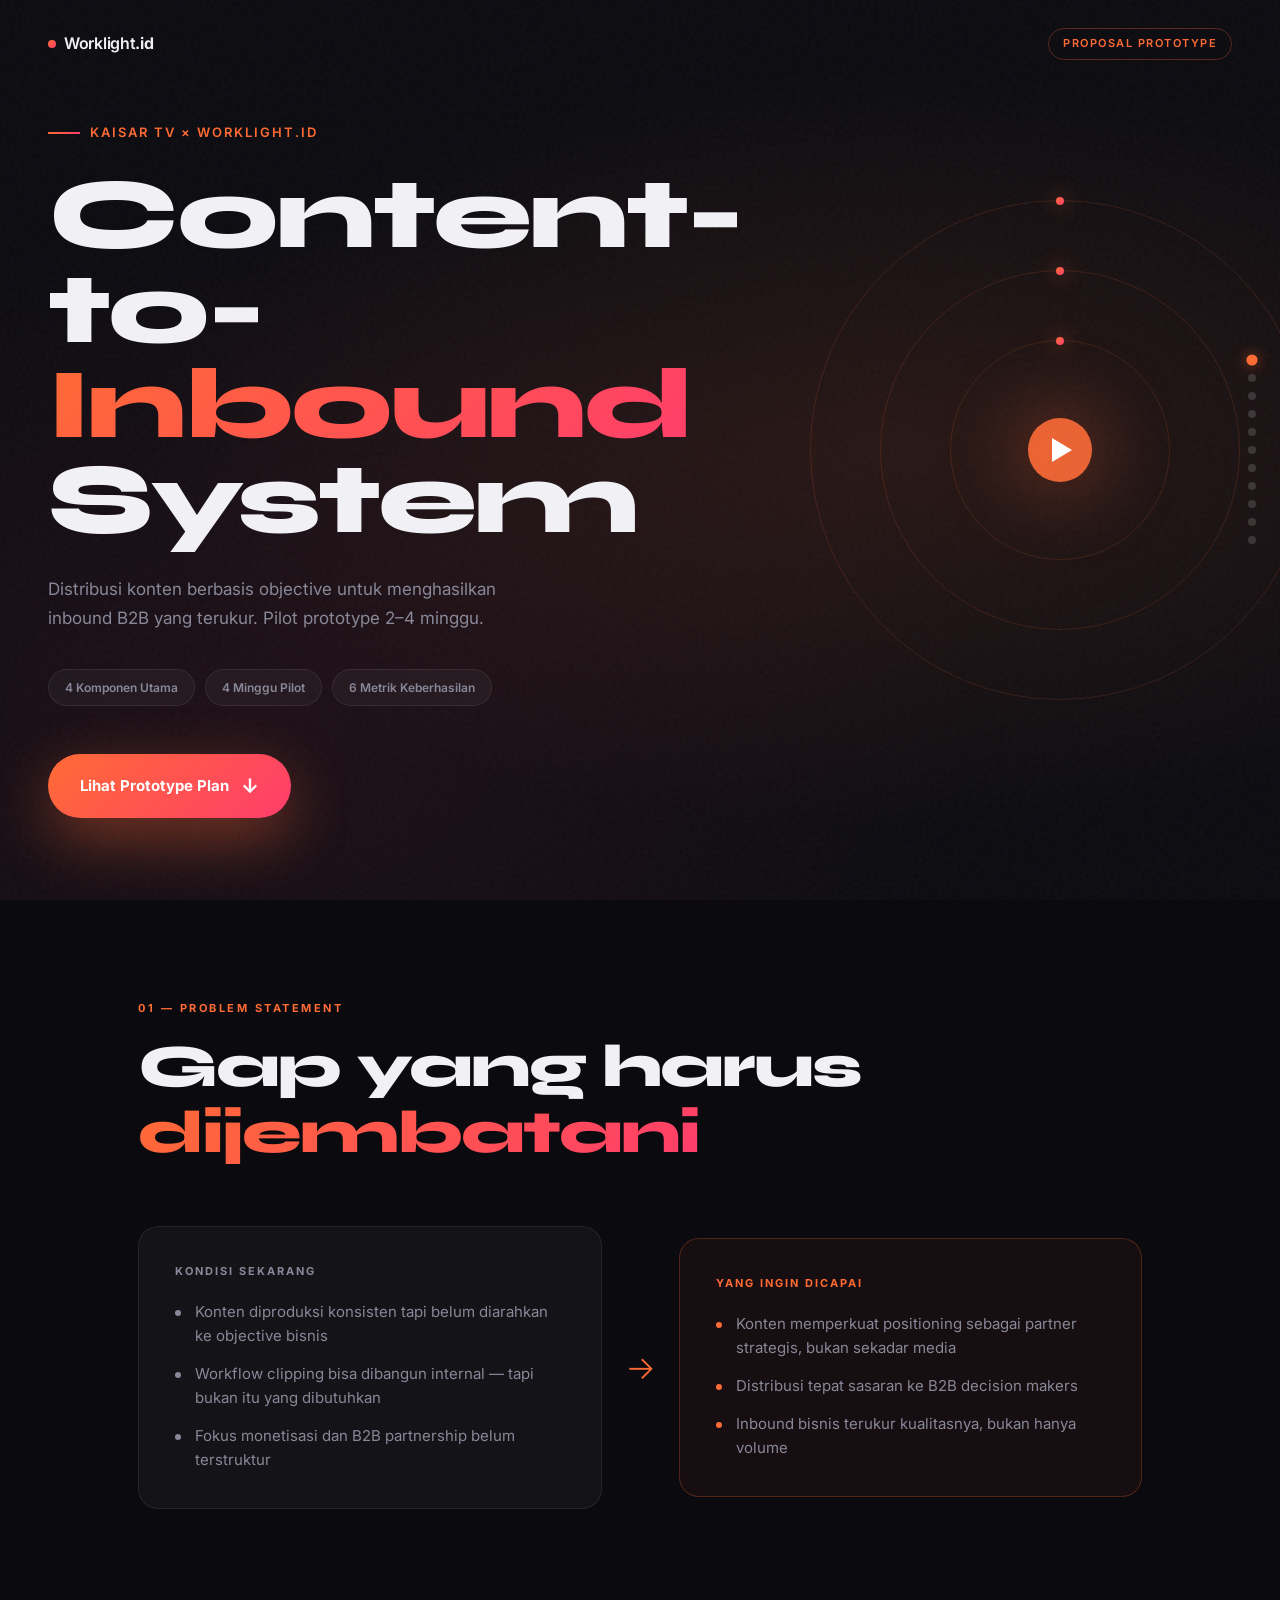
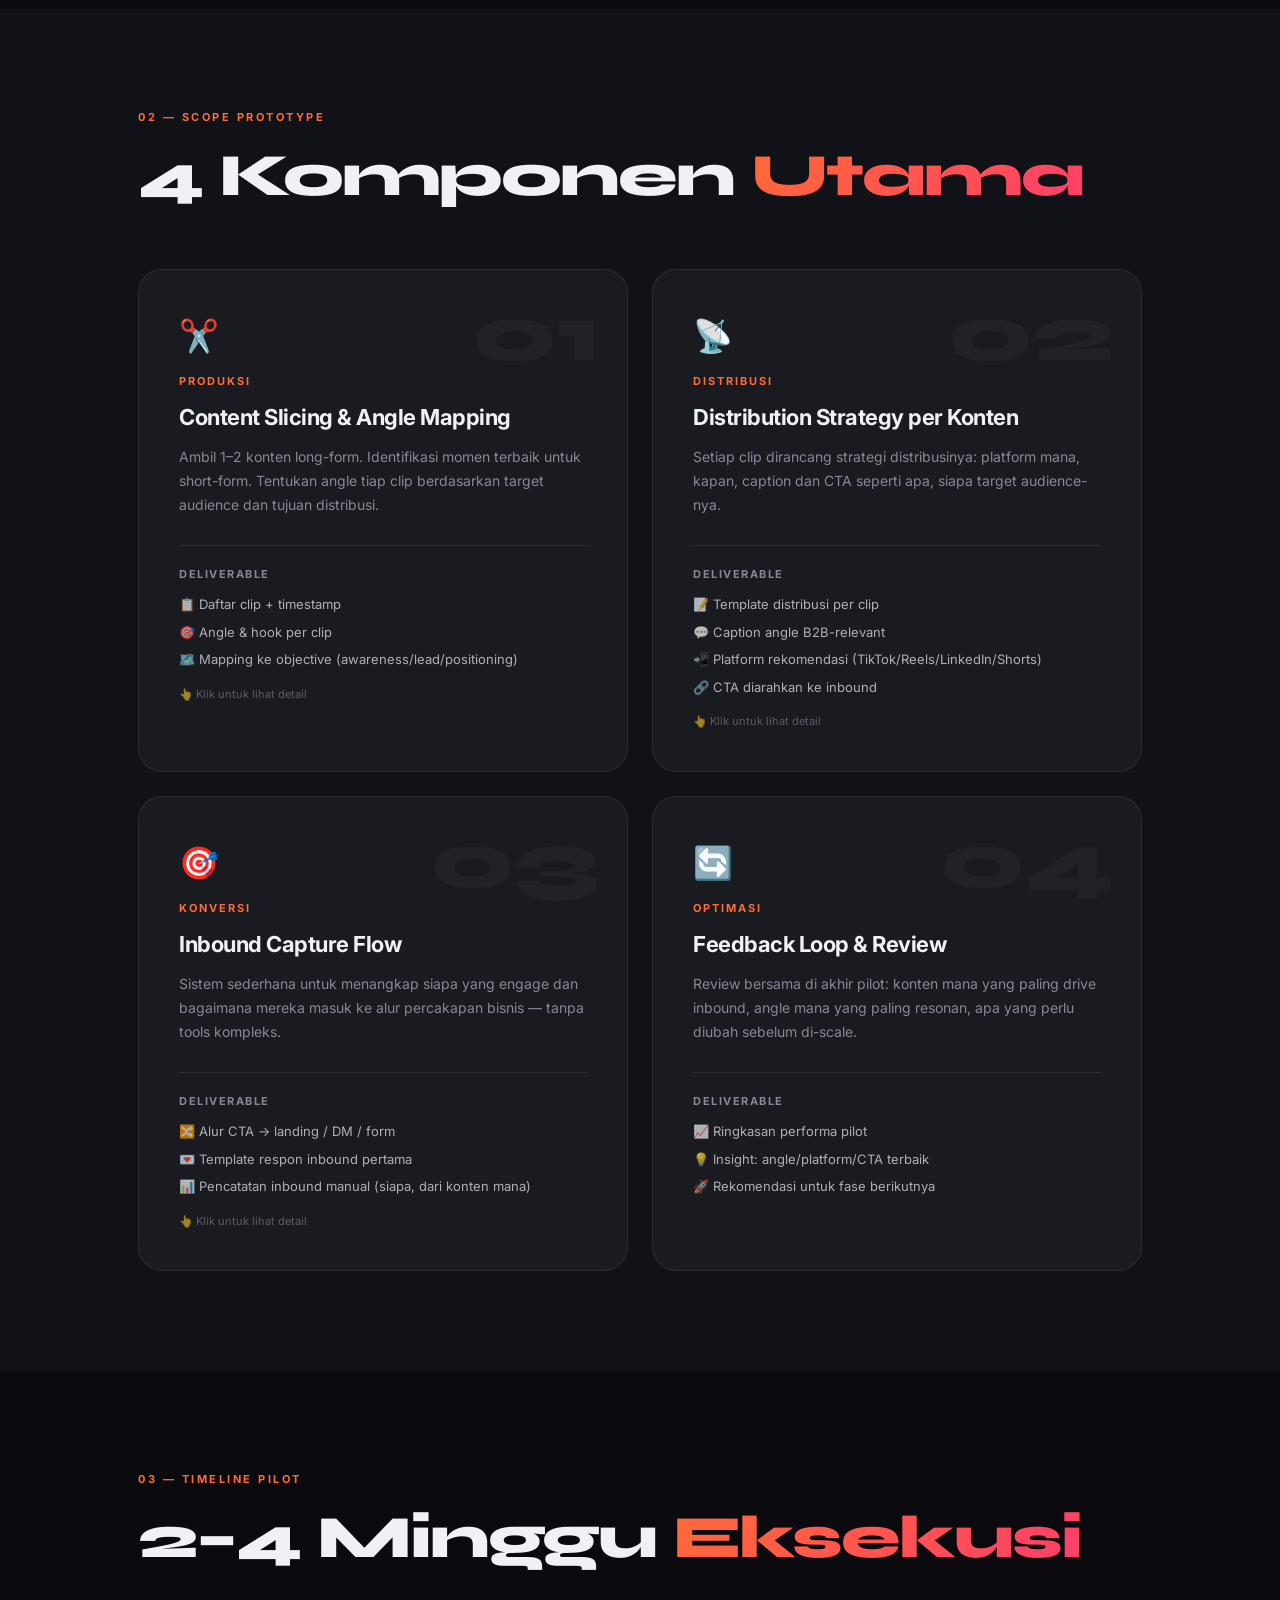
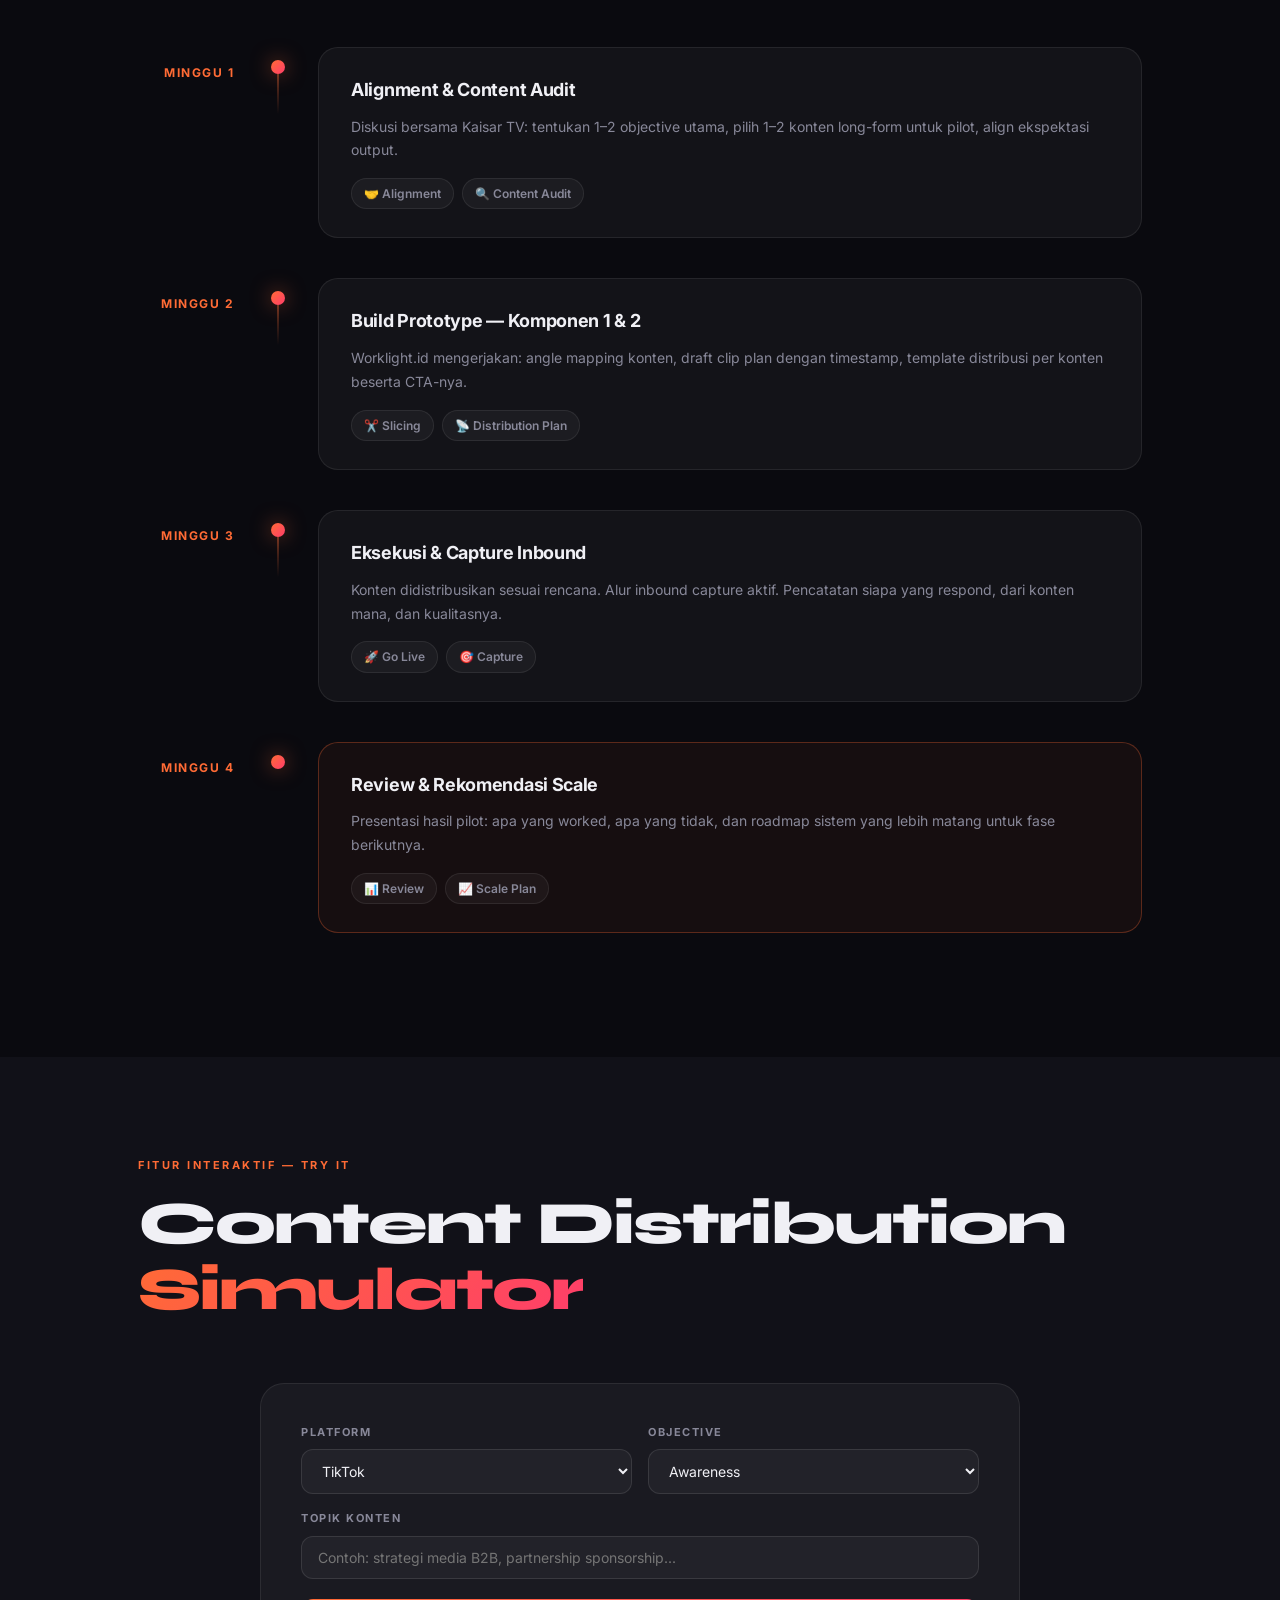
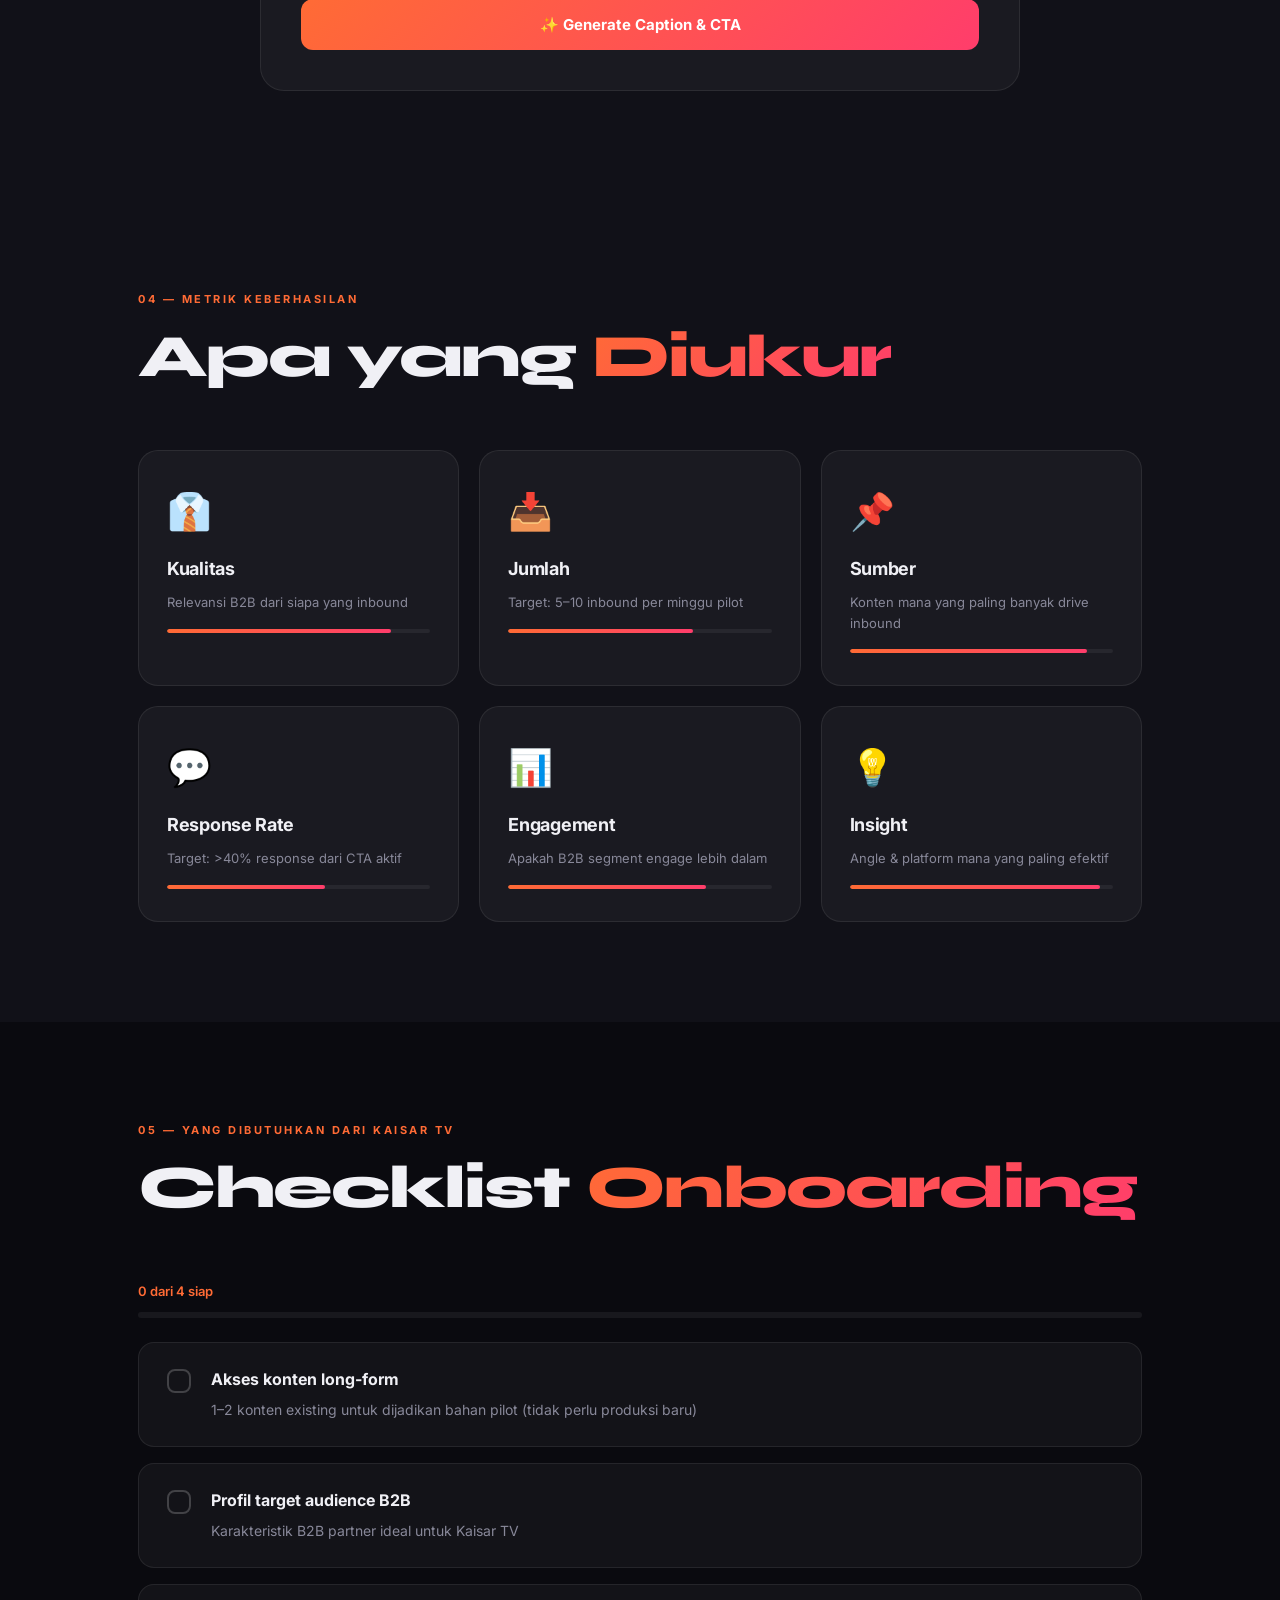
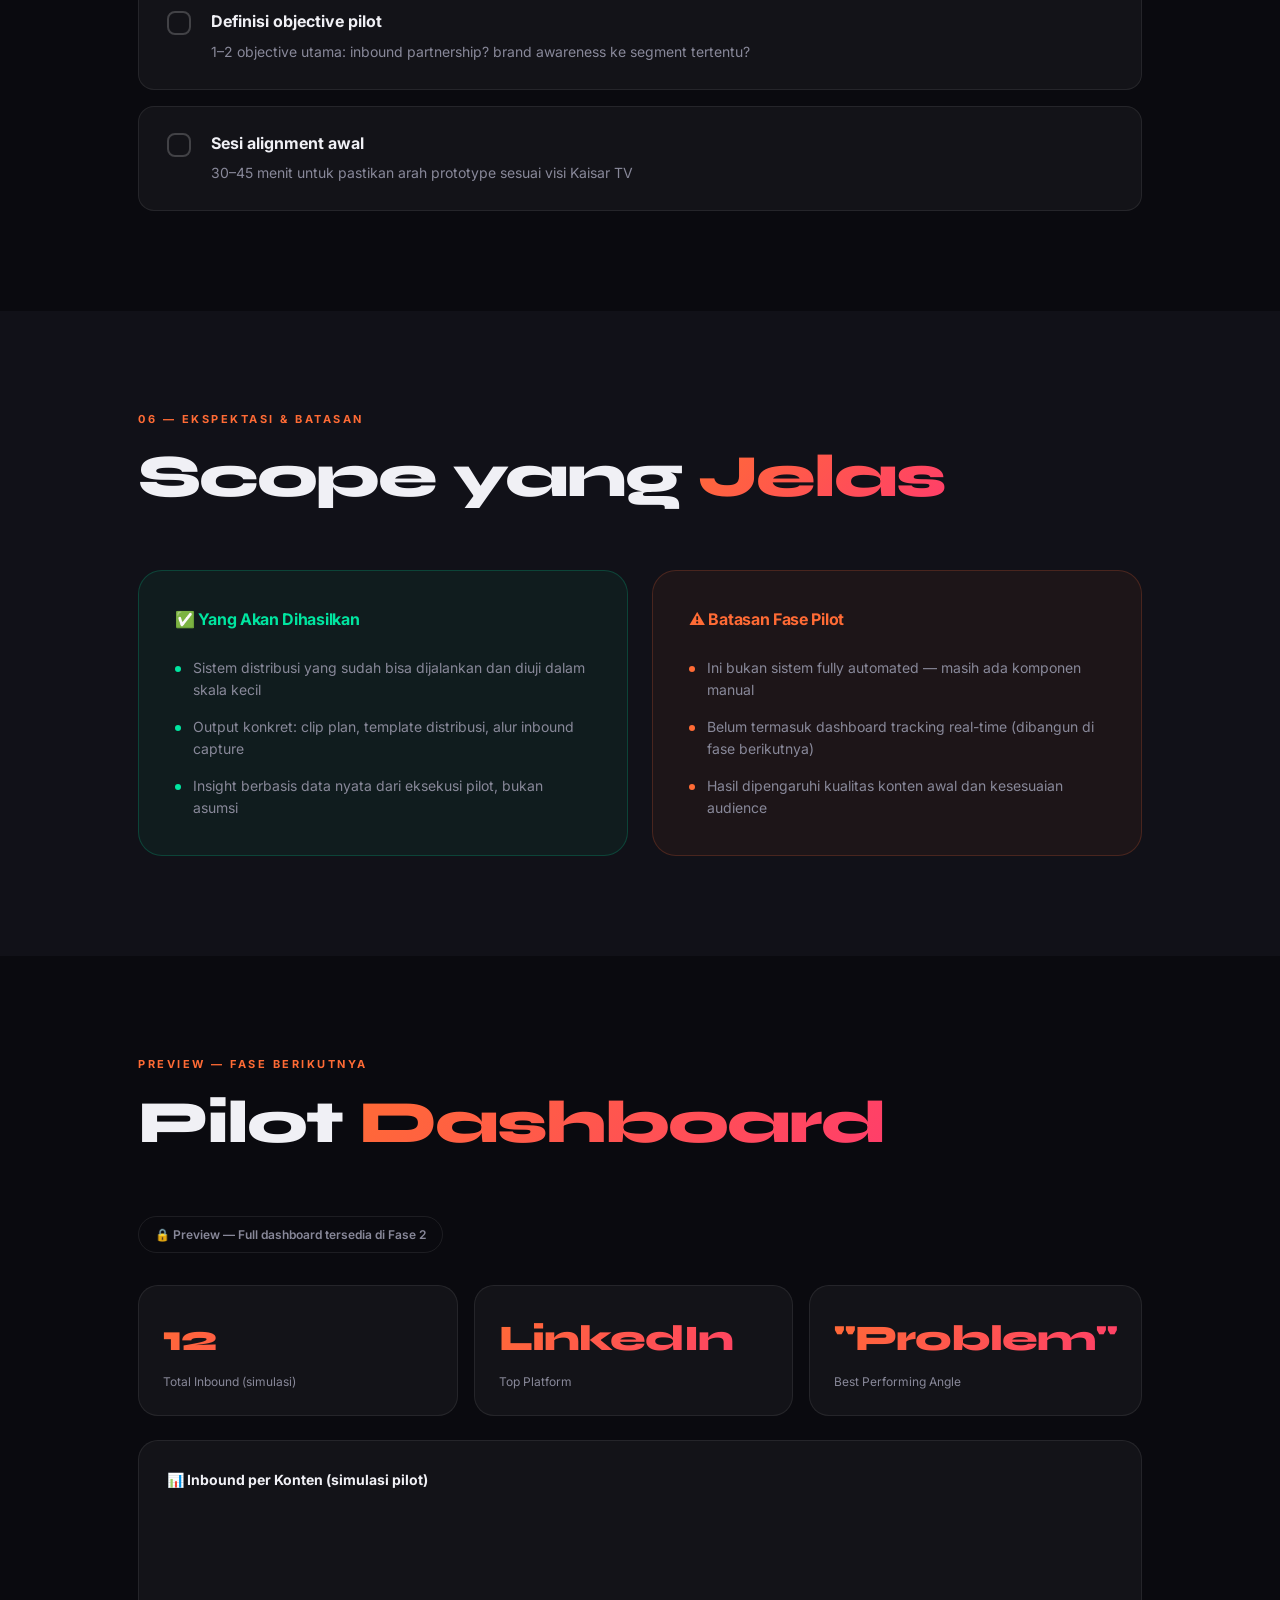
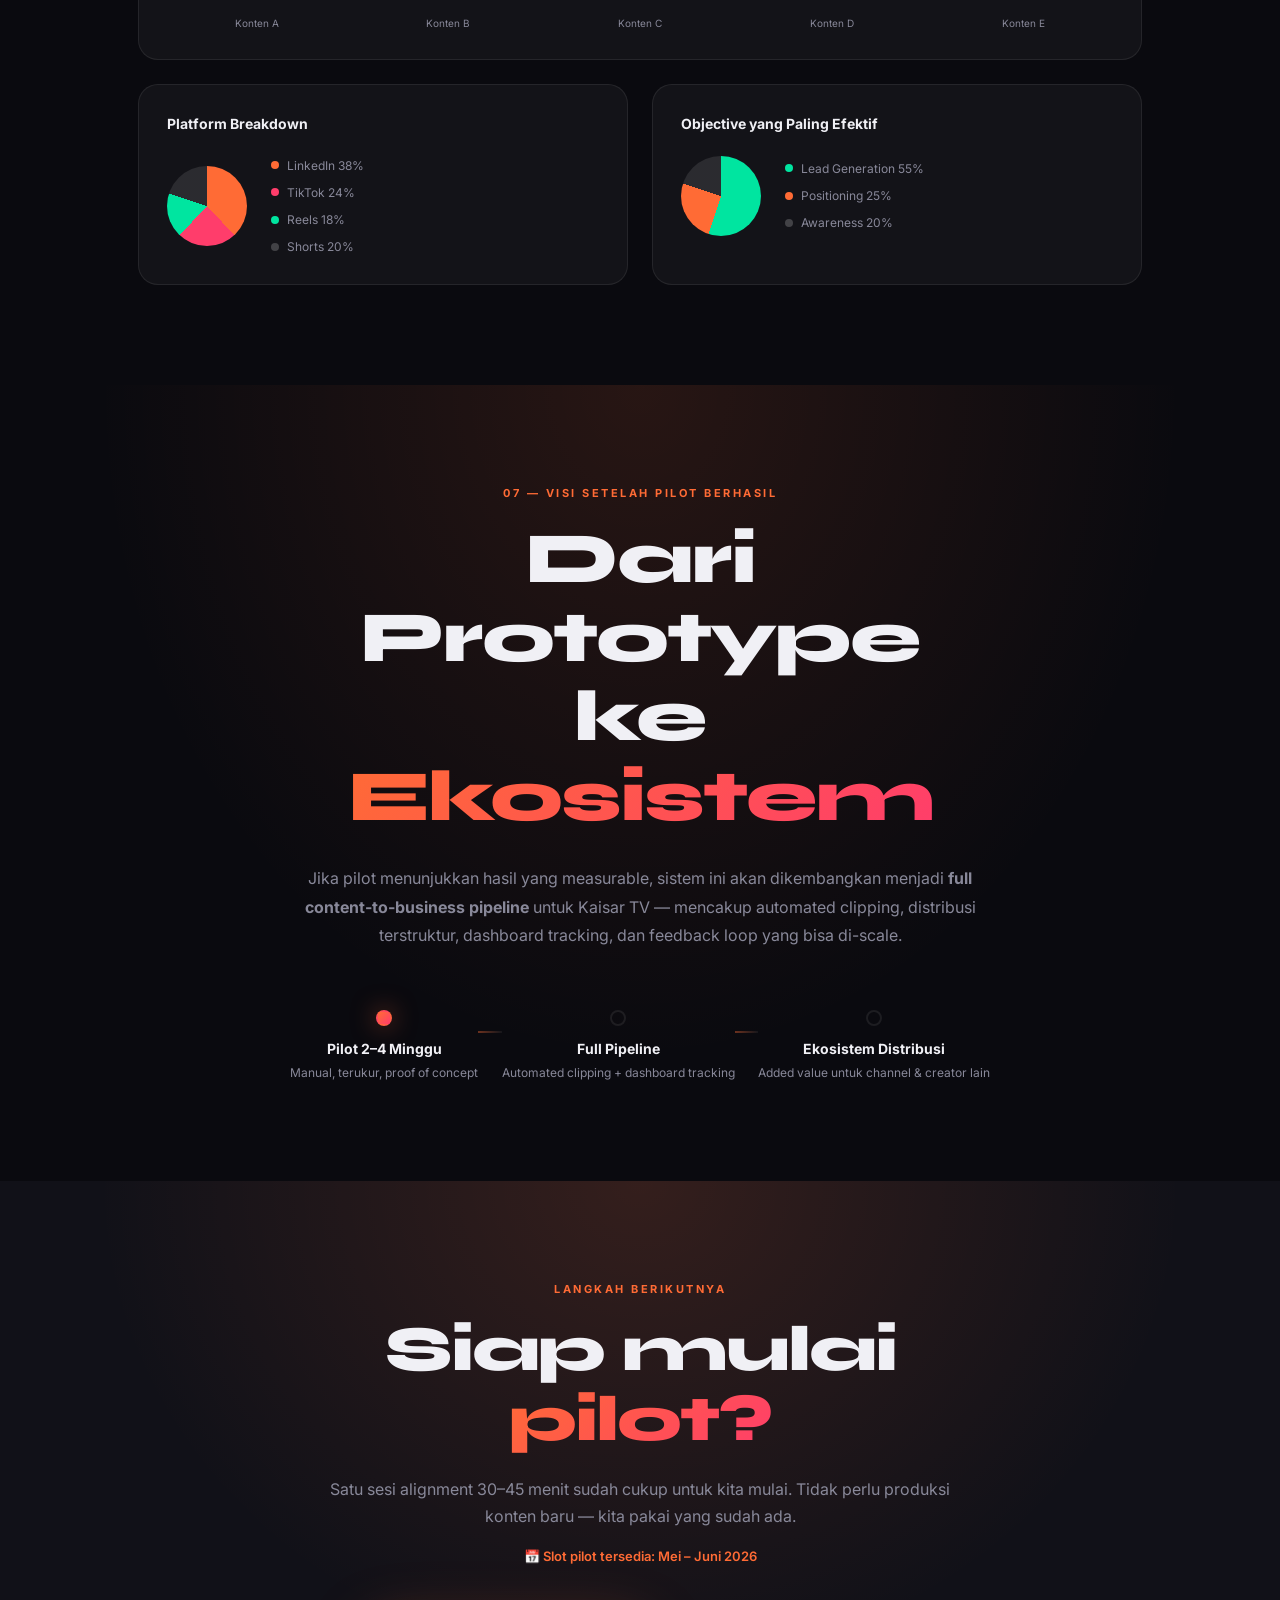
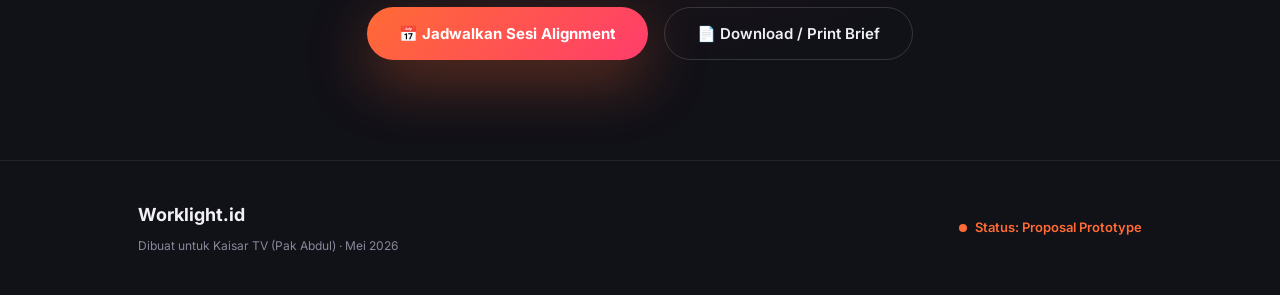
==== index.html @ 0dc6c136 "Initial commit: KaisarTV Content-to-Inbound Web App Prototype" ====
<!DOCTYPE html>
<html lang="id">
<head>
<meta charset="UTF-8"/>
<meta name="viewport" content="width=device-width, initial-scale=1.0"/>
<title>Content-to-Inbound System — Kaisar TV × Worklight.id</title>
<link rel="preconnect" href="https://fonts.googleapis.com"/>
<link href="https://fonts.googleapis.com/css2?family=Inter:wght@300;400;500;600;700;800;900&family=Syne:wght@700;800&display=swap" rel="stylesheet"/>
<link rel="stylesheet" href="style.css"/>
</head>
<body>
<div id="confetti-container"></div>

<!-- SECTION DOTS -->
<nav class="section-dots" aria-label="Section navigation">
  <button class="sdot" data-section="hero" title="Hero"></button>
  <button class="sdot" data-section="overview" title="Problem"></button>
  <button class="sdot" data-section="components" title="Komponen"></button>
  <button class="sdot" data-section="timeline" title="Timeline"></button>
  <button class="sdot" data-section="metrics" title="Metrik"></button>
  <button class="sdot" data-section="simulator" title="Simulator"></button>
  <button class="sdot" data-section="needs" title="Onboarding"></button>
  <button class="sdot" data-section="scope" title="Scope"></button>
  <button class="sdot" data-section="dashboard" title="Dashboard"></button>
  <button class="sdot" data-section="vision" title="Visi"></button>
  <button class="sdot" data-section="cta" title="CTA"></button>
</nav>
<!-- HERO -->
<section class="hero" id="hero">
  <div class="noise"></div>
  <nav class="nav">
    <div class="nav-logo">
      <span class="dot"></span>
      <span>Worklight<strong>.id</strong></span>
    </div>
    <div class="nav-badge">Proposal Prototype</div>
  </nav>
  <div class="hero-content">
    <div class="hero-tag">Kaisar TV × Worklight.id</div>
    <h1 class="hero-title">Content-to-<br/><span class="gradient-text">Inbound</span><br/>System</h1>
    <p class="hero-sub">Distribusi konten berbasis objective untuk menghasilkan inbound B2B yang terukur. Pilot prototype 2–4 minggu.</p>
    <div class="hero-chips">
      <span class="chip">4 Komponen Utama</span>
      <span class="chip">4 Minggu Pilot</span>
      <span class="chip">6 Metrik Keberhasilan</span>
    </div>
    <a href="#overview" class="cta-btn">Lihat Prototype Plan <span>↓</span></a>
  </div>
  <div class="hero-visual">
    <div class="orbit-ring r1"><div class="orbit-dot"></div></div>
    <div class="orbit-ring r2"><div class="orbit-dot"></div></div>
    <div class="orbit-ring r3"><div class="orbit-dot"></div></div>
    <div class="center-glow">
      <svg width="64" height="64" viewBox="0 0 64 64" fill="none">
        <circle cx="32" cy="32" r="32" fill="url(#g1)" opacity="0.9"/>
        <path d="M24 20L44 32L24 44V20Z" fill="white"/>
        <defs>
          <linearGradient id="g1" x1="0" y1="0" x2="64" y2="64">
            <stop stop-color="#FF6B35"/>
            <stop offset="1" stop-color="#FF3D6B"/>
          </linearGradient>
        </defs>
      </svg>
    </div>
  </div>
</section>

<!-- PROBLEM -->
<section class="section" id="overview">
  <div class="container">
    <div class="section-label">01 — Problem Statement</div>
    <h2 class="section-title">Gap yang harus<br/><span class="gradient-text">dijembatani</span></h2>
    <div class="problem-grid">
      <div class="problem-card now">
        <div class="card-label">Kondisi Sekarang</div>
        <ul>
          <li>Konten diproduksi konsisten tapi belum diarahkan ke objective bisnis</li>
          <li>Workflow clipping bisa dibangun internal — tapi bukan itu yang dibutuhkan</li>
          <li>Fokus monetisasi dan B2B partnership belum terstruktur</li>
        </ul>
      </div>
      <div class="arrow-divider">→</div>
      <div class="problem-card goal">
        <div class="card-label">Yang Ingin Dicapai</div>
        <ul>
          <li>Konten memperkuat positioning sebagai partner strategis, bukan sekadar media</li>
          <li>Distribusi tepat sasaran ke B2B decision makers</li>
          <li>Inbound bisnis terukur kualitasnya, bukan hanya volume</li>
        </ul>
      </div>
    </div>
  </div>
</section>

<!-- 4 KOMPONEN -->
<section class="section dark-section" id="components">
  <div class="container">
    <div class="section-label">02 — Scope Prototype</div>
    <h2 class="section-title">4 Komponen <span class="gradient-text">Utama</span></h2>
    <div class="comp-grid">

      <div class="comp-card" data-num="01">
        <div class="comp-icon">✂️</div>
        <div class="comp-category">Produksi</div>
        <h3>Content Slicing &amp; Angle Mapping</h3>
        <p>Ambil 1–2 konten long-form. Identifikasi momen terbaik untuk short-form. Tentukan angle tiap clip berdasarkan target audience dan tujuan distribusi.</p>
        <div class="deliverables">
          <div class="deliv-label">Deliverable</div>
          <div class="deliv-list">
            <span>📋 Daftar clip + timestamp</span>
            <span>🎯 Angle &amp; hook per clip</span>
            <span>🗺️ Mapping ke objective (awareness/lead/positioning)</span>
          </div>
        </div>
        <div class="comp-expand">
          <div class="deliv-label">Contoh Clip Mapping Table</div>
          <table class="clip-table">
            <thead><tr><th>Timestamp</th><th>Angle</th><th>Platform</th><th>Objective</th></tr></thead>
            <tbody>
              <tr><td>00:02–01:15</td><td>"Problem yang sering diabaikan brand"</td><td>LinkedIn</td><td>Positioning</td></tr>
              <tr><td>04:30–05:45</td><td>"Insight data yang mengejutkan"</td><td>TikTok</td><td>Awareness</td></tr>
              <tr><td>12:00–13:20</td><td>"Solusi konkret untuk decision maker"</td><td>Reels</td><td>Lead</td></tr>
            </tbody>
          </table>
        </div>
        <div class="expand-hint">👆 Klik untuk lihat detail</div>
      </div>

      <div class="comp-card" data-num="02">
        <div class="comp-icon">📡</div>
        <div class="comp-category">Distribusi</div>
        <h3>Distribution Strategy per Konten</h3>
        <p>Setiap clip dirancang strategi distribusinya: platform mana, kapan, caption dan CTA seperti apa, siapa target audience-nya.</p>
        <div class="deliverables">
          <div class="deliv-label">Deliverable</div>
          <div class="deliv-list">
            <span>📝 Template distribusi per clip</span>
            <span>💬 Caption angle B2B-relevant</span>
            <span>📲 Platform rekomendasi (TikTok/Reels/LinkedIn/Shorts)</span>
            <span>🔗 CTA diarahkan ke inbound</span>
          </div>
        </div>
        <div class="comp-expand">
          <div class="deliv-label">Platform Rekomendasi</div>
          <div class="platform-badges">
            <span class="pbadge active">TikTok — Awareness</span>
            <span class="pbadge active">LinkedIn — Lead Gen</span>
            <span class="pbadge">Instagram Reels — Positioning</span>
            <span class="pbadge">YouTube Shorts — Awareness</span>
          </div>
          <div class="deliv-label" style="margin-top:16px">Jadwal Distribusi</div>
          <table class="clip-table">
            <thead><tr><th>Hari</th><th>Platform</th><th>Konten</th><th>CTA</th></tr></thead>
            <tbody>
              <tr><td>Senin</td><td>LinkedIn</td><td>Clip insight B2B</td><td>DM "PARTNER"</td></tr>
              <tr><td>Rabu</td><td>TikTok</td><td>Hook pendek 60s</td><td>Link bio</td></tr>
              <tr><td>Jumat</td><td>Reels</td><td>Behind-the-scenes angle</td><td>Komentar "INFO"</td></tr>
            </tbody>
          </table>
        </div>
        <div class="expand-hint">👆 Klik untuk lihat detail</div>
      </div>

      <div class="comp-card" data-num="03">
        <div class="comp-icon">🎯</div>
        <div class="comp-category">Konversi</div>
        <h3>Inbound Capture Flow</h3>
        <p>Sistem sederhana untuk menangkap siapa yang engage dan bagaimana mereka masuk ke alur percakapan bisnis — tanpa tools kompleks.</p>
        <div class="deliverables">
          <div class="deliv-label">Deliverable</div>
          <div class="deliv-list">
            <span>🔀 Alur CTA → landing / DM / form</span>
            <span>💌 Template respon inbound pertama</span>
            <span>📊 Pencatatan inbound manual (siapa, dari konten mana)</span>
          </div>
        </div>
        <div class="comp-expand">
          <div class="deliv-label">Alur Inbound Capture</div>
          <div class="flow-mini">
            <div class="flow-mini-step">Konten tayang di platform target</div>
            <div class="flow-mini-step">Viewer engage (like / comment / DM)</div>
            <div class="flow-mini-step">CTA aktif → DM langsung / link bio / form</div>
            <div class="flow-mini-step">Template respon pertama dikirim dalam 1 jam</div>
            <div class="flow-mini-step">Dicatat manual: nama, sumber konten, kualitas lead</div>
            <div class="flow-mini-step">Masuk pipeline percakapan B2B</div>
          </div>
        </div>
        <div class="expand-hint">👆 Klik untuk lihat detail</div>
      </div>

      <div class="comp-card" data-num="04">
        <div class="comp-icon">🔄</div>
        <div class="comp-category">Optimasi</div>
        <h3>Feedback Loop &amp; Review</h3>
        <p>Review bersama di akhir pilot: konten mana yang paling drive inbound, angle mana yang paling resonan, apa yang perlu diubah sebelum di-scale.</p>
        <div class="deliverables">
          <div class="deliv-label">Deliverable</div>
          <div class="deliv-list">
            <span>📈 Ringkasan performa pilot</span>
            <span>💡 Insight: angle/platform/CTA terbaik</span>
            <span>🚀 Rekomendasi untuk fase berikutnya</span>
          </div>
        </div>
      </div>

    </div>
  </div>
</section>

<!-- TIMELINE -->
<section class="section" id="timeline">
  <div class="container">
    <div class="section-label">03 — Timeline Pilot</div>
    <h2 class="section-title">2–4 Minggu <span class="gradient-text">Eksekusi</span></h2>
    <div class="timeline">
      <div class="tl-item">
        <div class="tl-week">Minggu 1</div>
        <div class="tl-connector"></div>
        <div class="tl-card">
          <div class="tl-title">Alignment &amp; Content Audit</div>
          <p>Diskusi bersama Kaisar TV: tentukan 1–2 objective utama, pilih 1–2 konten long-form untuk pilot, align ekspektasi output.</p>
          <div class="tl-tags"><span>🤝 Alignment</span><span>🔍 Content Audit</span></div>
        </div>
      </div>
      <div class="tl-item">
        <div class="tl-week">Minggu 2</div>
        <div class="tl-connector"></div>
        <div class="tl-card">
          <div class="tl-title">Build Prototype — Komponen 1 &amp; 2</div>
          <p>Worklight.id mengerjakan: angle mapping konten, draft clip plan dengan timestamp, template distribusi per konten beserta CTA-nya.</p>
          <div class="tl-tags"><span>✂️ Slicing</span><span>📡 Distribution Plan</span></div>
        </div>
      </div>
      <div class="tl-item">
        <div class="tl-week">Minggu 3</div>
        <div class="tl-connector"></div>
        <div class="tl-card">
          <div class="tl-title">Eksekusi &amp; Capture Inbound</div>
          <p>Konten didistribusikan sesuai rencana. Alur inbound capture aktif. Pencatatan siapa yang respond, dari konten mana, dan kualitasnya.</p>
          <div class="tl-tags"><span>🚀 Go Live</span><span>🎯 Capture</span></div>
        </div>
      </div>
      <div class="tl-item">
        <div class="tl-week">Minggu 4</div>
        <div class="tl-connector last"></div>
        <div class="tl-card highlight-card">
          <div class="tl-title">Review &amp; Rekomendasi Scale</div>
          <p>Presentasi hasil pilot: apa yang worked, apa yang tidak, dan roadmap sistem yang lebih matang untuk fase berikutnya.</p>
          <div class="tl-tags"><span>📊 Review</span><span>📈 Scale Plan</span></div>
        </div>
      </div>
    </div>
  </div>
</section>

<!-- SIMULATOR -->
<section class="section sim-section" id="simulator">
  <div class="container">
    <div class="section-label">Fitur Interaktif — Try It</div>
    <h2 class="section-title">Content Distribution <span class="gradient-text">Simulator</span></h2>
    <div class="sim-card">
      <div class="sim-fields">
        <div class="sim-field">
          <label for="sim-platform">Platform</label>
          <select id="sim-platform">
            <option value="tiktok">TikTok</option>
            <option value="linkedin">LinkedIn</option>
            <option value="reels">Instagram Reels</option>
            <option value="shorts">YouTube Shorts</option>
          </select>
        </div>
        <div class="sim-field">
          <label for="sim-objective">Objective</label>
          <select id="sim-objective">
            <option value="awareness">Awareness</option>
            <option value="lead">Lead Generation</option>
            <option value="positioning">Positioning</option>
          </select>
        </div>
      </div>
      <div class="sim-topic-row">
        <label for="sim-topic">Topik Konten</label>
        <input id="sim-topic" type="text" placeholder="Contoh: strategi media B2B, partnership sponsorship..." />
      </div>
      <button class="sim-generate-btn" id="sim-generate">✨ Generate Caption &amp; CTA</button>
      <div class="sim-result" id="sim-result">
        <div class="out-row"><div class="out-label">Hook</div><div class="out-text" id="out-hook"></div></div>
        <div class="out-row"><div class="out-label">Caption</div><div class="out-text caption" id="out-caption"></div></div>
        <div class="out-row"><div class="out-label">CTA</div><div class="out-text" id="out-cta"></div></div>
        <div class="out-row"><div class="out-label">Hashtag</div><div class="out-text" id="out-hashtag"></div></div>
        <div class="sim-actions"><button class="sim-copy-btn" id="sim-copy">📋 Copy Caption</button></div>
      </div>
    </div>
  </div>
</section>

<!-- METRICS -->
<section class="section dark-section" id="metrics">
  <div class="container">
    <div class="section-label">04 — Metrik Keberhasilan</div>
    <h2 class="section-title">Apa yang <span class="gradient-text">Diukur</span></h2>
    <div class="metrics-grid">
      <div class="metric-card">
        <div class="metric-icon">👔</div>
        <div class="metric-name">Kualitas</div>
        <div class="metric-desc">Relevansi B2B dari siapa yang inbound</div>
        <div class="mbar-track"><div class="mbar-fill" data-val="85"></div></div>
      </div>
      <div class="metric-card">
        <div class="metric-icon">📥</div>
        <div class="metric-name">Jumlah</div>
        <div class="metric-desc">Target: 5–10 inbound per minggu pilot</div>
        <div class="mbar-track"><div class="mbar-fill" data-val="70"></div></div>
      </div>
      <div class="metric-card">
        <div class="metric-icon">📌</div>
        <div class="metric-name">Sumber</div>
        <div class="metric-desc">Konten mana yang paling banyak drive inbound</div>
        <div class="mbar-track"><div class="mbar-fill" data-val="90"></div></div>
      </div>
      <div class="metric-card">
        <div class="metric-icon">💬</div>
        <div class="metric-name">Response Rate</div>
        <div class="metric-desc">Target: &gt;40% response dari CTA aktif</div>
        <div class="mbar-track"><div class="mbar-fill" data-val="60"></div></div>
      </div>
      <div class="metric-card">
        <div class="metric-icon">📊</div>
        <div class="metric-name">Engagement</div>
        <div class="metric-desc">Apakah B2B segment engage lebih dalam</div>
        <div class="mbar-track"><div class="mbar-fill" data-val="75"></div></div>
      </div>
      <div class="metric-card">
        <div class="metric-icon">💡</div>
        <div class="metric-name">Insight</div>
        <div class="metric-desc">Angle &amp; platform mana yang paling efektif</div>
        <div class="mbar-track"><div class="mbar-fill" data-val="95"></div></div>
      </div>
    </div>
  </div>
</section>

<!-- YANG DIBUTUHKAN -->
<section class="section" id="needs">
  <div class="container">
    <div class="section-label">05 — Yang Dibutuhkan dari Kaisar TV</div>
    <h2 class="section-title">Checklist <span class="gradient-text">Onboarding</span></h2>
    <div class="check-progress-wrap">
      <div class="check-progress-header"><span id="check-progress-label">0 dari 4 siap</span></div>
      <div class="progress-track"><div class="progress-fill" id="check-progress-bar"></div></div>
    </div>
    <div class="checklist">
      <div class="check-item">
        <div class="check-box" id="c1" onclick="toggleCheck('c1')"></div>
        <div class="check-text">
          <strong>Akses konten long-form</strong>
          <span>1–2 konten existing untuk dijadikan bahan pilot (tidak perlu produksi baru)</span>
        </div>
      </div>
      <div class="check-item">
        <div class="check-box" id="c2" onclick="toggleCheck('c2')"></div>
        <div class="check-text">
          <strong>Profil target audience B2B</strong>
          <span>Karakteristik B2B partner ideal untuk Kaisar TV</span>
        </div>
      </div>
      <div class="check-item">
        <div class="check-box" id="c3" onclick="toggleCheck('c3')"></div>
        <div class="check-text">
          <strong>Definisi objective pilot</strong>
          <span>1–2 objective utama: inbound partnership? brand awareness ke segment tertentu?</span>
        </div>
      </div>
      <div class="check-item">
        <div class="check-box" id="c4" onclick="toggleCheck('c4')"></div>
        <div class="check-text">
          <strong>Sesi alignment awal</strong>
          <span>30–45 menit untuk pastikan arah prototype sesuai visi Kaisar TV</span>
        </div>
      </div>
    </div>
  </div>
</section>

<!-- EKSPEKTASI & BATASAN -->
<section class="section dark-section" id="scope">
  <div class="container">
    <div class="section-label">06 — Ekspektasi &amp; Batasan</div>
    <h2 class="section-title">Scope yang <span class="gradient-text">Jelas</span></h2>
    <div class="scope-grid">
      <div class="scope-card green">
        <div class="scope-header">✅ Yang Akan Dihasilkan</div>
        <ul>
          <li>Sistem distribusi yang sudah bisa dijalankan dan diuji dalam skala kecil</li>
          <li>Output konkret: clip plan, template distribusi, alur inbound capture</li>
          <li>Insight berbasis data nyata dari eksekusi pilot, bukan asumsi</li>
        </ul>
      </div>
      <div class="scope-card orange">
        <div class="scope-header">⚠️ Batasan Fase Pilot</div>
        <ul>
          <li>Ini bukan sistem fully automated — masih ada komponen manual</li>
          <li>Belum termasuk dashboard tracking real-time (dibangun di fase berikutnya)</li>
          <li>Hasil dipengaruhi kualitas konten awal dan kesesuaian audience</li>
        </ul>
      </div>
    </div>
  </div>
</section>

<!-- DASHBOARD MOCKUP -->
<section class="section dash-section" id="dashboard">
  <div class="container">
    <div class="section-label">Preview — Fase Berikutnya</div>
    <h2 class="section-title">Pilot <span class="gradient-text">Dashboard</span></h2>
    <div class="dash-preview-label">🔒 Preview — Full dashboard tersedia di Fase 2</div>
    <div class="dash-grid">
      <div class="dash-card"><div class="dash-kpi-val">12</div><div class="dash-kpi-label">Total Inbound (simulasi)</div></div>
      <div class="dash-card"><div class="dash-kpi-val">LinkedIn</div><div class="dash-kpi-label">Top Platform</div></div>
      <div class="dash-card"><div class="dash-kpi-val">"Problem"</div><div class="dash-kpi-label">Best Performing Angle</div></div>
    </div>
    <div class="dash-chart-card">
      <div class="dash-chart-title">📊 Inbound per Konten (simulasi pilot)</div>
      <div class="bar-chart">
        <div class="bar-item"><div class="bar-fill" style="height:80%"></div><div class="bar-label">Konten A</div></div>
        <div class="bar-item"><div class="bar-fill" style="height:45%"></div><div class="bar-label">Konten B</div></div>
        <div class="bar-item"><div class="bar-fill" style="height:65%"></div><div class="bar-label">Konten C</div></div>
        <div class="bar-item"><div class="bar-fill" style="height:30%"></div><div class="bar-label">Konten D</div></div>
        <div class="bar-item"><div class="bar-fill" style="height:90%"></div><div class="bar-label">Konten E</div></div>
      </div>
    </div>
    <div class="platform-donut-row">
      <div class="donut-card">
        <div class="dash-chart-title">Platform Breakdown</div>
        <div class="donut-wrap">
          <div class="donut"></div>
          <div class="donut-legend">
            <div class="dl-item"><div class="dl-dot" style="background:var(--orange)"></div>LinkedIn 38%</div>
            <div class="dl-item"><div class="dl-dot" style="background:var(--red)"></div>TikTok 24%</div>
            <div class="dl-item"><div class="dl-dot" style="background:var(--green)"></div>Reels 18%</div>
            <div class="dl-item"><div class="dl-dot" style="background:rgba(255,255,255,0.2)"></div>Shorts 20%</div>
          </div>
        </div>
      </div>
      <div class="donut-card">
        <div class="dash-chart-title">Objective yang Paling Efektif</div>
        <div class="donut-wrap">
          <div class="donut" style="background:conic-gradient(var(--green) 0% 55%,var(--orange) 55% 80%,rgba(255,255,255,0.1) 80% 100%)"></div>
          <div class="donut-legend">
            <div class="dl-item"><div class="dl-dot" style="background:var(--green)"></div>Lead Generation 55%</div>
            <div class="dl-item"><div class="dl-dot" style="background:var(--orange)"></div>Positioning 25%</div>
            <div class="dl-item"><div class="dl-dot" style="background:rgba(255,255,255,0.2)"></div>Awareness 20%</div>
          </div>
        </div>
      </div>
    </div>
  </div>
</section>

<!-- VISI -->
<section class="section vision-section" id="vision">
  <div class="container">
    <div class="section-label">07 — Visi Setelah Pilot Berhasil</div>
    <div class="vision-content">
      <h2 class="vision-title">Dari Prototype<br/>ke <span class="gradient-text">Ekosistem</span></h2>
      <p class="vision-desc">Jika pilot menunjukkan hasil yang measurable, sistem ini akan dikembangkan menjadi <strong>full content-to-business pipeline</strong> untuk Kaisar TV — mencakup automated clipping, distribusi terstruktur, dashboard tracking, dan feedback loop yang bisa di-scale.</p>
      <div class="vision-roadmap">
        <div class="rm-step active">
          <div class="rm-dot"></div>
          <div class="rm-label">Pilot 2–4 Minggu</div>
          <div class="rm-sub">Manual, terukur, proof of concept</div>
        </div>
        <div class="rm-line"></div>
        <div class="rm-step">
          <div class="rm-dot"></div>
          <div class="rm-label">Full Pipeline</div>
          <div class="rm-sub">Automated clipping + dashboard tracking</div>
        </div>
        <div class="rm-line"></div>
        <div class="rm-step">
          <div class="rm-dot"></div>
          <div class="rm-label">Ekosistem Distribusi</div>
          <div class="rm-sub">Added value untuk channel &amp; creator lain</div>
        </div>
      </div>
    </div>
  </div>
</section>

<!-- CTA CLOSING -->
<section class="section cta-section" id="cta">
  <div class="container">
    <div class="cta-closing">
      <div class="section-label">Langkah Berikutnya</div>
      <h2 class="cta-headline">Siap mulai <span class="gradient-text">pilot?</span></h2>
      <p class="cta-sub">Satu sesi alignment 30–45 menit sudah cukup untuk kita mulai. Tidak perlu produksi konten baru — kita pakai yang sudah ada.</p>
      <div class="cta-slot">📅 Slot pilot tersedia: Mei – Juni 2026</div>
      <div class="cta-buttons">
        <button class="cta-btn-primary" id="open-modal">📅 Jadwalkan Sesi Alignment</button>
        <button class="cta-btn-secondary" onclick="window.print()">📄 Download / Print Brief</button>
      </div>
    </div>
  </div>
</section>

<!-- MODAL -->
<div class="modal-overlay" id="align-modal">
  <div class="modal-box">
    <button class="modal-close" id="close-modal">✕</button>
    <div class="modal-title">Jadwalkan Sesi Alignment</div>
    <div class="modal-sub">30–45 menit. Isi form di bawah dan kami akan hubungi via WhatsApp.</div>
    <div class="modal-field"><label for="modal-name">Nama</label><input id="modal-name" type="text" placeholder="Nama kamu" /></div>
    <div class="modal-field"><label for="modal-wa">Nomor WhatsApp</label><input id="modal-wa" type="text" placeholder="08xxxxxxxxxx" /></div>
    <div class="modal-field">
      <label for="modal-time">Preferensi Waktu</label>
      <select id="modal-time">
        <option>Weekday pagi (09.00–12.00)</option>
        <option>Weekday siang (13.00–17.00)</option>
        <option>Weekday malam (19.00–21.00)</option>
        <option>Weekend fleksibel</option>
      </select>
    </div>
    <button class="modal-submit-btn" id="modal-submit">📲 Kirim via WhatsApp</button>
  </div>
</div>

<!-- FOOTER -->
<footer class="footer">
  <div class="container">
    <div class="footer-inner">
      <div>
        <div class="footer-logo">Worklight<strong>.id</strong></div>
        <div class="footer-sub">Dibuat untuk Kaisar TV (Pak Abdul) · Mei 2026</div>
      </div>
      <div class="footer-status">
        <div class="status-dot"></div>
        <span>Status: Proposal Prototype</span>
      </div>
    </div>
  </div>
</footer>

<script src="app.js"></script>
</body>
</html>
---- style.css ----
/* ===========================
   RESET & BASE
=========================== */
*, *::before, *::after { box-sizing: border-box; margin: 0; padding: 0; }

:root {
  --orange: #FF6B35;
  --red: #FF3D6B;
  --dark: #0A0A0F;
  --dark2: #111118;
  --dark3: #18181f;
  --glass: rgba(255,255,255,0.04);
  --glass-border: rgba(255,255,255,0.08);
  --text: #F0F0F5;
  --muted: #888899;
  --green: #00E5A0;
}

html { scroll-behavior: smooth; }

body {
  font-family: 'Inter', sans-serif;
  background: var(--dark);
  color: var(--text);
  overflow-x: hidden;
  line-height: 1.6;
}

/* ===========================
   NOISE TEXTURE
=========================== */
.noise {
  position: absolute; inset: 0;
  background-image: url("data:image/svg+xml,%3Csvg viewBox='0 0 256 256' xmlns='http://www.w3.org/2000/svg'%3E%3Cfilter id='noise'%3E%3CfeTurbulence type='fractalNoise' baseFrequency='0.9' numOctaves='4' stitchTiles='stitch'/%3E%3C/filter%3E%3Crect width='100%25' height='100%25' filter='url(%23noise)' opacity='0.04'/%3E%3C/svg%3E");
  pointer-events: none; z-index: 1;
}

/* ===========================
   GRADIENT TEXT
=========================== */
.gradient-text {
  background: linear-gradient(135deg, var(--orange), var(--red));
  -webkit-background-clip: text;
  -webkit-text-fill-color: transparent;
  background-clip: text;
}

/* ===========================
   NAV
=========================== */
.nav {
  position: absolute; top: 0; left: 0; right: 0;
  display: flex; justify-content: space-between; align-items: center;
  padding: 28px 48px;
  z-index: 10;
}
.nav-logo {
  display: flex; align-items: center; gap: 8px;
  font-size: 16px; font-weight: 600; letter-spacing: -0.3px;
}
.dot {
  width: 8px; height: 8px; border-radius: 50%;
  background: linear-gradient(135deg, var(--orange), var(--red));
}
.nav-badge {
  font-size: 11px; font-weight: 600; letter-spacing: 1.5px;
  text-transform: uppercase; color: var(--orange);
  border: 1px solid rgba(255,107,53,0.3);
  padding: 6px 14px; border-radius: 100px;
  backdrop-filter: blur(10px);
}

/* ===========================
   HERO
=========================== */
.hero {
  position: relative; min-height: 100vh;
  display: flex; align-items: center;
  background: radial-gradient(ellipse at 70% 50%, rgba(255,107,53,0.12) 0%, transparent 60%),
              radial-gradient(ellipse at 20% 80%, rgba(255,61,107,0.08) 0%, transparent 50%),
              var(--dark);
  overflow: hidden;
}

.hero-content {
  position: relative; z-index: 5;
  padding: 120px 48px 80px;
  max-width: 700px;
}

.hero-tag {
  font-size: 13px; font-weight: 600; letter-spacing: 2px;
  text-transform: uppercase; color: var(--orange);
  margin-bottom: 24px;
  display: flex; align-items: center; gap: 10px;
}
.hero-tag::before {
  content: '';
  display: inline-block; width: 32px; height: 2px;
  background: linear-gradient(to right, var(--orange), var(--red));
}

.hero-title {
  font-family: 'Syne', sans-serif;
  font-size: clamp(56px, 8vw, 100px);
  line-height: 0.95;
  letter-spacing: -3px;
  font-weight: 800;
  margin-bottom: 28px;
}

.hero-sub {
  font-size: 17px; line-height: 1.7;
  color: var(--muted);
  max-width: 480px;
  margin-bottom: 36px;
}

.hero-chips {
  display: flex; flex-wrap: wrap; gap: 10px;
  margin-bottom: 48px;
}
.chip {
  font-size: 12px; font-weight: 600;
  padding: 8px 16px; border-radius: 100px;
  border: 1px solid var(--glass-border);
  background: var(--glass);
  backdrop-filter: blur(10px);
  color: var(--muted);
}

.cta-btn {
  display: inline-flex; align-items: center; gap: 12px;
  background: linear-gradient(135deg, var(--orange), var(--red));
  color: white; font-weight: 700; font-size: 15px;
  padding: 16px 32px; border-radius: 100px;
  text-decoration: none;
  box-shadow: 0 20px 60px rgba(255,107,53,0.4);
  transition: transform 0.3s ease, box-shadow 0.3s ease;
}
.cta-btn:hover {
  transform: translateY(-3px);
  box-shadow: 0 30px 80px rgba(255,107,53,0.5);
}
.cta-btn span { font-size: 20px; }

/* HERO VISUAL */
.hero-visual {
  position: absolute; right: -80px; top: 50%;
  transform: translateY(-50%);
  width: 600px; height: 600px;
  pointer-events: none;
}
.orbit-ring {
  position: absolute; border-radius: 50%;
  border: 1px solid rgba(255,107,53,0.15);
  top: 50%; left: 50%;
  transform: translate(-50%, -50%);
  animation: spin linear infinite;
}
.r1 { width: 220px; height: 220px; animation-duration: 8s; }
.r2 { width: 360px; height: 360px; animation-duration: 14s; animation-direction: reverse; }
.r3 { width: 500px; height: 500px; animation-duration: 22s; }
.orbit-dot {
  position: absolute; top: -4px; left: 50%;
  width: 8px; height: 8px; border-radius: 50%;
  background: linear-gradient(135deg, var(--orange), var(--red));
  transform: translateX(-50%);
  box-shadow: 0 0 20px rgba(255,107,53,0.8);
}
.center-glow {
  position: absolute; top: 50%; left: 50%;
  transform: translate(-50%, -50%);
  width: 80px; height: 80px;
  display: flex; align-items: center; justify-content: center;
  filter: drop-shadow(0 0 40px rgba(255,107,53,0.6));
}
@keyframes spin { from { transform: translate(-50%, -50%) rotate(0deg); } to { transform: translate(-50%, -50%) rotate(360deg); } }

/* ===========================
   SECTIONS
=========================== */
.section { padding: 100px 0; }
.dark-section { background: var(--dark2); }
.container { max-width: 1100px; margin: 0 auto; padding: 0 48px; }

.section-label {
  font-size: 11px; font-weight: 700; letter-spacing: 2.5px;
  text-transform: uppercase; color: var(--orange);
  margin-bottom: 16px;
}
.section-title {
  font-family: 'Syne', sans-serif;
  font-size: clamp(36px, 5vw, 60px);
  font-weight: 800; letter-spacing: -2px;
  line-height: 1.1;
  margin-bottom: 60px;
}

/* ===========================
   PROBLEM SECTION
=========================== */
.problem-grid {
  display: grid; grid-template-columns: 1fr auto 1fr; gap: 24px;
  align-items: center;
}
.problem-card {
  background: var(--glass);
  border: 1px solid var(--glass-border);
  border-radius: 20px; padding: 36px;
  backdrop-filter: blur(10px);
}
.problem-card.goal { border-color: rgba(255,107,53,0.25); background: rgba(255,107,53,0.05); }
.card-label {
  font-size: 11px; font-weight: 700; letter-spacing: 2px;
  text-transform: uppercase; color: var(--muted);
  margin-bottom: 20px;
}
.problem-card.goal .card-label { color: var(--orange); }
.problem-card ul { list-style: none; display: flex; flex-direction: column; gap: 14px; }
.problem-card li {
  padding-left: 20px; position: relative;
  font-size: 15px; color: var(--muted); line-height: 1.6;
}
.problem-card li::before {
  content: ''; position: absolute; left: 0; top: 10px;
  width: 6px; height: 6px; border-radius: 50%;
  background: var(--muted);
}
.problem-card.goal li::before { background: var(--orange); }
.arrow-divider {
  font-size: 32px; color: var(--orange);
  font-weight: 300; text-align: center;
}

/* ===========================
   COMPONENTS GRID
=========================== */
.comp-grid {
  display: grid; grid-template-columns: repeat(2, 1fr); gap: 24px;
}
.comp-card {
  background: var(--glass);
  border: 1px solid var(--glass-border);
  border-radius: 24px; padding: 40px;
  position: relative; overflow: hidden;
  transition: transform 0.3s ease, border-color 0.3s ease;
}
.comp-card:hover {
  transform: translateY(-4px);
  border-color: rgba(255,107,53,0.3);
}
.comp-card::before {
  content: attr(data-num);
  position: absolute; top: 24px; right: 28px;
  font-size: 80px; font-weight: 900; line-height: 1;
  color: rgba(255,255,255,0.03);
  font-family: 'Syne', sans-serif;
}
.comp-icon { font-size: 32px; margin-bottom: 12px; }
.comp-category {
  font-size: 11px; font-weight: 700; letter-spacing: 2px;
  text-transform: uppercase; color: var(--orange); margin-bottom: 12px;
}
.comp-card h3 {
  font-size: 22px; font-weight: 700; letter-spacing: -0.5px;
  margin-bottom: 14px; line-height: 1.3;
}
.comp-card p { font-size: 14px; color: var(--muted); line-height: 1.7; margin-bottom: 28px; }
.deliverables {
  border-top: 1px solid var(--glass-border);
  padding-top: 20px;
}
.deliv-label {
  font-size: 11px; font-weight: 700; letter-spacing: 1.5px;
  text-transform: uppercase; color: var(--muted); margin-bottom: 12px;
}
.deliv-list { display: flex; flex-direction: column; gap: 8px; }
.deliv-list span {
  font-size: 13px; color: rgba(240,240,245,0.7); line-height: 1.5;
}

/* ===========================
   TIMELINE
=========================== */
.timeline { display: flex; flex-direction: column; gap: 0; }
.tl-item { display: grid; grid-template-columns: 120px 40px 1fr; gap: 0; align-items: start; }
.tl-week {
  font-size: 12px; font-weight: 700; letter-spacing: 1.5px;
  text-transform: uppercase; color: var(--orange);
  padding-top: 32px; text-align: right; padding-right: 24px;
}
.tl-connector {
  display: flex; flex-direction: column; align-items: center;
  gap: 0;
}
.tl-connector::before {
  content: '';
  width: 14px; height: 14px; border-radius: 50%;
  background: linear-gradient(135deg, var(--orange), var(--red));
  margin-top: 29px; flex-shrink: 0;
  box-shadow: 0 0 20px rgba(255,107,53,0.5);
}
.tl-connector::after {
  content: '';
  width: 2px; flex: 1;
  background: linear-gradient(to bottom, rgba(255,107,53,0.4), transparent);
  min-height: 40px;
}
.tl-connector.last::after { display: none; }
.tl-card {
  background: var(--glass);
  border: 1px solid var(--glass-border);
  border-radius: 20px; padding: 28px 32px;
  margin: 16px 0 24px 20px;
  transition: border-color 0.3s ease, transform 0.3s ease;
}
.tl-card:hover { border-color: rgba(255,107,53,0.25); transform: translateX(4px); }
.highlight-card {
  border-color: rgba(255,107,53,0.3);
  background: rgba(255,107,53,0.05);
}
.tl-title { font-size: 18px; font-weight: 700; margin-bottom: 10px; letter-spacing: -0.3px; }
.tl-card p { font-size: 14px; color: var(--muted); line-height: 1.7; margin-bottom: 16px; }
.tl-tags { display: flex; gap: 8px; flex-wrap: wrap; }
.tl-tags span {
  font-size: 12px; font-weight: 600;
  padding: 5px 12px; border-radius: 100px;
  border: 1px solid var(--glass-border);
  background: var(--glass);
  color: var(--muted);
}

/* ===========================
   METRICS
=========================== */
.metrics-grid {
  display: grid; grid-template-columns: repeat(3, 1fr); gap: 20px;
}
.metric-card {
  background: var(--glass);
  border: 1px solid var(--glass-border);
  border-radius: 20px; padding: 32px 28px;
  text-align: center;
  transition: transform 0.3s ease, border-color 0.3s ease;
}
.metric-card:hover {
  transform: translateY(-6px);
  border-color: rgba(255,107,53,0.3);
}
.metric-icon { font-size: 36px; margin-bottom: 14px; }
.metric-name { font-size: 18px; font-weight: 700; margin-bottom: 8px; letter-spacing: -0.3px; }
.metric-desc { font-size: 13px; color: var(--muted); line-height: 1.6; }

/* ===========================
   CHECKLIST
=========================== */
.checklist { display: flex; flex-direction: column; gap: 16px; }
.check-item {
  display: flex; gap: 20px; align-items: flex-start;
  background: var(--glass);
  border: 1px solid var(--glass-border);
  border-radius: 16px; padding: 24px 28px;
  cursor: pointer;
  transition: border-color 0.3s ease;
}
.check-item:hover { border-color: rgba(255,107,53,0.25); }
.check-box {
  width: 24px; height: 24px; border-radius: 8px;
  border: 2px solid rgba(255,255,255,0.2);
  flex-shrink: 0; margin-top: 2px;
  display: flex; align-items: center; justify-content: center;
  transition: all 0.3s ease; cursor: pointer;
}
.check-box.checked {
  background: linear-gradient(135deg, var(--orange), var(--red));
  border-color: transparent;
}
.check-box.checked::after { content: '✓'; color: white; font-size: 13px; font-weight: 700; }
.check-text strong { display: block; font-size: 16px; font-weight: 700; margin-bottom: 4px; }
.check-text span { font-size: 14px; color: var(--muted); line-height: 1.6; }

/* ===========================
   SCOPE
=========================== */
.scope-grid { display: grid; grid-template-columns: repeat(2, 1fr); gap: 24px; }
.scope-card {
  border-radius: 24px; padding: 36px;
}
.scope-card.green {
  background: rgba(0,229,160,0.05);
  border: 1px solid rgba(0,229,160,0.2);
}
.scope-card.orange {
  background: rgba(255,107,53,0.05);
  border: 1px solid rgba(255,107,53,0.2);
}
.scope-header {
  font-size: 16px; font-weight: 700;
  margin-bottom: 24px; letter-spacing: -0.3px;
}
.scope-card.green .scope-header { color: var(--green); }
.scope-card.orange .scope-header { color: var(--orange); }
.scope-card ul { list-style: none; display: flex; flex-direction: column; gap: 14px; }
.scope-card li {
  font-size: 14px; color: var(--muted); line-height: 1.6;
  padding-left: 18px; position: relative;
}
.scope-card li::before {
  content: ''; position: absolute; left: 0; top: 9px;
  width: 6px; height: 6px; border-radius: 50%;
}
.scope-card.green li::before { background: var(--green); }
.scope-card.orange li::before { background: var(--orange); }

/* ===========================
   VISION
=========================== */
.vision-section {
  background: radial-gradient(ellipse at 50% 0%, rgba(255,107,53,0.12) 0%, transparent 60%),
              var(--dark);
  text-align: center;
}
.vision-content { max-width: 700px; margin: 0 auto; }
.vision-title {
  font-family: 'Syne', sans-serif;
  font-size: clamp(44px, 6vw, 72px);
  font-weight: 800; letter-spacing: -2px;
  line-height: 1.1; margin-bottom: 28px;
}
.vision-desc {
  font-size: 16px; color: var(--muted);
  line-height: 1.8; margin-bottom: 60px;
}
.vision-roadmap {
  display: flex; align-items: center; justify-content: center;
  gap: 0;
}
.rm-step { text-align: center; min-width: 160px; }
.rm-dot {
  width: 16px; height: 16px; border-radius: 50%;
  border: 2px solid var(--glass-border);
  margin: 0 auto 12px;
  position: relative;
  transition: all 0.3s ease;
}
.rm-step.active .rm-dot {
  background: linear-gradient(135deg, var(--orange), var(--red));
  border-color: transparent;
  box-shadow: 0 0 24px rgba(255,107,53,0.5);
}
.rm-label { font-size: 14px; font-weight: 700; margin-bottom: 4px; }
.rm-sub { font-size: 12px; color: var(--muted); line-height: 1.4; }
.rm-line {
  height: 2px; flex: 1; max-width: 80px;
  background: linear-gradient(to right, rgba(255,107,53,0.4), rgba(255,255,255,0.05));
  margin-bottom: 28px;
}

/* ===========================
   FOOTER
=========================== */
.footer {
  background: var(--dark2);
  border-top: 1px solid var(--glass-border);
  padding: 40px 0;
}
.footer-inner {
  display: flex; justify-content: space-between; align-items: center;
}
.footer-logo { font-size: 18px; font-weight: 700; margin-bottom: 6px; }
.footer-sub { font-size: 12px; color: var(--muted); }
.footer-status {
  display: flex; align-items: center; gap: 8px;
  font-size: 13px; font-weight: 600; color: var(--orange);
}
.status-dot {
  width: 8px; height: 8px; border-radius: 50%;
  background: var(--orange);
  animation: pulse 2s infinite;
}
@keyframes pulse {
  0%, 100% { opacity: 1; transform: scale(1); }
  50% { opacity: 0.5; transform: scale(1.3); }
}

/* ===========================
   RESPONSIVE
=========================== */
@media (max-width: 900px) {
  .nav { padding: 20px 24px; }
  .hero-content { padding: 100px 24px 60px; }
  .hero-visual { display: none; }
  .problem-grid { grid-template-columns: 1fr; }
  .arrow-divider { transform: rotate(90deg); }
  .comp-grid { grid-template-columns: 1fr; }
  .metrics-grid { grid-template-columns: repeat(2, 1fr); }
  .scope-grid { grid-template-columns: 1fr; }
  .container { padding: 0 24px; }
  .tl-item { grid-template-columns: 80px 32px 1fr; }
  .vision-roadmap { flex-direction: column; gap: 24px; }
  .rm-line { width: 2px; height: 40px; background: linear-gradient(to bottom, rgba(255,107,53,0.4), transparent); }
  .footer-inner { flex-direction: column; gap: 20px; text-align: center; }
}

@media (max-width: 600px) {
  .metrics-grid { grid-template-columns: 1fr; }
  .hero-chips { gap: 6px; }
}

/* STICKY NAV */
.nav { transition: background 0.4s ease, backdrop-filter 0.4s ease, box-shadow 0.4s ease; }
.nav.scrolled {
  position: fixed; background: rgba(10,10,15,0.85);
  backdrop-filter: blur(20px); box-shadow: 0 1px 0 rgba(255,255,255,0.06);
}

/* SECTION DOTS */
.section-dots {
  position: fixed; right: 24px; top: 50%; transform: translateY(-50%);
  display: flex; flex-direction: column; gap: 10px; z-index: 100;
}
.sdot {
  width: 8px; height: 8px; border-radius: 50%;
  background: rgba(255,255,255,0.15); cursor: pointer;
  transition: all 0.3s ease; border: none;
}
.sdot.active { background: var(--orange); transform: scale(1.4); box-shadow: 0 0 10px rgba(255,107,53,0.6); }
@media (max-width: 900px) { .section-dots { display: none; } }

/* COMP CARD EXPAND */
.comp-expand { display: none; margin-top: 20px; border-top: 1px solid var(--glass-border); padding-top: 20px; }
.comp-card.expanded .comp-expand { display: block; }
.comp-card.expanded { border-color: rgba(255,107,53,0.4); box-shadow: 0 0 40px rgba(255,107,53,0.08); }
.expand-hint { font-size: 11px; color: var(--muted); margin-top: 16px; opacity: 0.6; }
.clip-table { width: 100%; border-collapse: collapse; font-size: 12px; margin-top: 12px; }
.clip-table th { text-align: left; color: var(--orange); font-size: 10px; letter-spacing: 1.5px; text-transform: uppercase; padding: 6px 10px; border-bottom: 1px solid var(--glass-border); }
.clip-table td { padding: 8px 10px; color: rgba(240,240,245,0.75); border-bottom: 1px solid rgba(255,255,255,0.03); }
.platform-badges { display: flex; flex-wrap: wrap; gap: 8px; margin-top: 12px; }
.pbadge { font-size: 11px; font-weight: 600; padding: 5px 12px; border-radius: 100px; border: 1px solid var(--glass-border); background: var(--glass); color: var(--muted); }
.pbadge.active { border-color: rgba(255,107,53,0.4); color: var(--orange); background: rgba(255,107,53,0.08); }
.flow-mini { display: flex; flex-direction: column; gap: 8px; margin-top: 12px; }
.flow-mini-step { display: flex; align-items: center; gap: 10px; font-size: 13px; color: rgba(240,240,245,0.75); }
.flow-mini-step::before { content: '→'; color: var(--orange); font-weight: 700; flex-shrink: 0; }

/* METRICS WITH BARS */
.metric-card { text-align: left; }
.mbar-track { height: 4px; background: rgba(255,255,255,0.06); border-radius: 100px; margin-top: 16px; overflow: hidden; }
.mbar-fill { height: 100%; border-radius: 100px; background: linear-gradient(to right, var(--orange), var(--red)); width: 0; transition: width 1.2s cubic-bezier(0.4,0,0.2,1); }

/* CHECKLIST PROGRESS */
.check-progress-wrap { margin-bottom: 24px; }
.check-progress-header { display: flex; justify-content: space-between; align-items: center; margin-bottom: 10px; }
.check-progress-header span { font-size: 13px; font-weight: 600; color: var(--orange); }
.progress-track { height: 6px; background: rgba(255,255,255,0.06); border-radius: 100px; overflow: hidden; }
.progress-fill { height: 100%; border-radius: 100px; background: linear-gradient(to right, var(--orange), var(--red)); width: 0; transition: width 0.5s ease; }
#confetti-container { position: fixed; top: 0; left: 0; width: 100%; pointer-events: none; z-index: 9999; }
@keyframes confetti-fall { 0% { transform: translateY(-10px) rotate(0deg); opacity: 1; } 100% { transform: translateY(100vh) rotate(720deg); opacity: 0; } }
.confetti-piece { position: absolute; top: 0; animation: confetti-fall linear forwards; }

/* SIMULATOR SECTION */
.sim-section { background: var(--dark2); }
.sim-card {
  background: var(--glass); border: 1px solid var(--glass-border);
  border-radius: 24px; padding: 40px; max-width: 760px; margin: 0 auto;
}
.sim-fields { display: grid; grid-template-columns: 1fr 1fr; gap: 16px; margin-bottom: 16px; }
.sim-field { display: flex; flex-direction: column; gap: 8px; }
.sim-field label { font-size: 11px; font-weight: 700; letter-spacing: 1.5px; text-transform: uppercase; color: var(--muted); }
.sim-field select, .sim-field input {
  background: rgba(255,255,255,0.04); border: 1px solid rgba(255,255,255,0.1);
  border-radius: 12px; padding: 12px 16px; color: var(--text); font-size: 14px;
  font-family: 'Inter', sans-serif; outline: none; transition: border-color 0.3s ease;
}
.sim-field select:focus, .sim-field input:focus { border-color: rgba(255,107,53,0.4); }
.sim-field select option { background: #111118; }
.sim-topic-row { margin-bottom: 20px; }
.sim-topic-row label { font-size: 11px; font-weight: 700; letter-spacing: 1.5px; text-transform: uppercase; color: var(--muted); display: block; margin-bottom: 8px; }
.sim-topic-row input { width: 100%; background: rgba(255,255,255,0.04); border: 1px solid rgba(255,255,255,0.1); border-radius: 12px; padding: 12px 16px; color: var(--text); font-size: 14px; font-family: 'Inter', sans-serif; outline: none; transition: border-color 0.3s ease; }
.sim-topic-row input:focus { border-color: rgba(255,107,53,0.4); }
.sim-generate-btn {
  width: 100%; padding: 16px; border-radius: 12px;
  background: linear-gradient(135deg, var(--orange), var(--red));
  border: none; color: white; font-size: 15px; font-weight: 700;
  cursor: pointer; transition: transform 0.2s ease, box-shadow 0.2s ease;
  font-family: 'Inter', sans-serif;
}
.sim-generate-btn:hover { transform: translateY(-2px); box-shadow: 0 16px 40px rgba(255,107,53,0.35); }
.sim-result {
  margin-top: 28px; border: 1px solid rgba(255,107,53,0.25);
  border-radius: 20px; padding: 28px; background: rgba(255,107,53,0.04);
  display: none;
}
.sim-result.visible { display: block; animation: fadeInUp 0.4s ease; }
@keyframes fadeInUp { from { opacity: 0; transform: translateY(12px); } to { opacity: 1; transform: translateY(0); } }
.out-row { margin-bottom: 16px; }
.out-label { font-size: 10px; font-weight: 700; letter-spacing: 2px; text-transform: uppercase; color: var(--orange); margin-bottom: 6px; }
.out-text { font-size: 14px; color: rgba(240,240,245,0.85); line-height: 1.7; font-style: italic; }
.out-text.caption { font-style: normal; white-space: pre-line; }
.sim-actions { display: flex; gap: 12px; margin-top: 20px; }
.sim-copy-btn {
  flex: 1; padding: 12px; border-radius: 10px;
  background: var(--glass); border: 1px solid var(--glass-border);
  color: var(--text); font-size: 13px; font-weight: 600; cursor: pointer;
  transition: all 0.2s ease; font-family: 'Inter', sans-serif;
}
.sim-copy-btn:hover { border-color: rgba(255,107,53,0.4); color: var(--orange); }
@media (max-width: 640px) { .sim-fields { grid-template-columns: 1fr; } }

/* DASHBOARD MOCKUP */
.dash-section { background: var(--dark); }
.dash-preview-label {
  display: inline-flex; align-items: center; gap: 8px;
  font-size: 12px; font-weight: 600; color: var(--muted);
  border: 1px solid var(--glass-border); padding: 8px 16px; border-radius: 100px;
  margin-bottom: 32px;
}
.dash-grid { display: grid; grid-template-columns: repeat(3,1fr); gap: 16px; margin-bottom: 24px; }
.dash-card {
  background: var(--glass); border: 1px solid var(--glass-border);
  border-radius: 20px; padding: 24px;
}
.dash-kpi-val { font-size: 36px; font-weight: 800; letter-spacing: -1px; font-family: 'Syne', sans-serif; background: linear-gradient(135deg,var(--orange),var(--red)); -webkit-background-clip: text; -webkit-text-fill-color: transparent; background-clip: text; }
.dash-kpi-label { font-size: 12px; color: var(--muted); margin-top: 4px; }
.dash-chart-card {
  background: var(--glass); border: 1px solid var(--glass-border);
  border-radius: 20px; padding: 28px; margin-bottom: 24px;
}
.dash-chart-title { font-size: 14px; font-weight: 700; margin-bottom: 20px; }
.bar-chart { display: flex; align-items: flex-end; gap: 12px; height: 120px; }
.bar-item { flex: 1; display: flex; flex-direction: column; align-items: center; gap: 8px; }
.bar-fill { width: 100%; border-radius: 6px 6px 0 0; background: linear-gradient(to top, var(--orange), var(--red)); transition: height 1s cubic-bezier(0.4,0,0.2,1); }
.bar-label { font-size: 10px; color: var(--muted); text-align: center; }
.platform-donut-row { display: grid; grid-template-columns: 1fr 1fr; gap: 24px; }
.donut-card { background: var(--glass); border: 1px solid var(--glass-border); border-radius: 20px; padding: 28px; }
.donut-wrap { display: flex; align-items: center; gap: 24px; }
.donut { width: 80px; height: 80px; border-radius: 50%; background: conic-gradient(var(--orange) 0% 38%, var(--red) 38% 62%, var(--green) 62% 80%, rgba(255,255,255,0.1) 80% 100%); flex-shrink: 0; }
.donut-legend { display: flex; flex-direction: column; gap: 8px; }
.dl-item { display: flex; align-items: center; gap: 8px; font-size: 12px; color: var(--muted); }
.dl-dot { width: 8px; height: 8px; border-radius: 50%; flex-shrink: 0; }
@media (max-width: 768px) { .dash-grid { grid-template-columns: 1fr; } .platform-donut-row { grid-template-columns: 1fr; } }

/* CTA CLOSING */
.cta-section { background: radial-gradient(ellipse at 50% 0%, rgba(255,107,53,0.15) 0%, transparent 60%), var(--dark2); text-align: center; }
.cta-closing { max-width: 620px; margin: 0 auto; }
.cta-headline { font-family: 'Syne', sans-serif; font-size: clamp(40px,6vw,64px); font-weight: 800; letter-spacing: -2px; line-height: 1.1; margin-bottom: 20px; }
.cta-sub { font-size: 16px; color: var(--muted); line-height: 1.7; margin-bottom: 16px; }
.cta-slot { font-size: 13px; font-weight: 600; color: var(--orange); margin-bottom: 40px; }
.cta-buttons { display: flex; gap: 16px; justify-content: center; flex-wrap: wrap; }
.cta-btn-primary {
  display: inline-flex; align-items: center; gap: 10px;
  background: linear-gradient(135deg, var(--orange), var(--red));
  color: white; font-weight: 700; font-size: 15px;
  padding: 16px 32px; border-radius: 100px; text-decoration: none;
  box-shadow: 0 20px 60px rgba(255,107,53,0.35);
  transition: transform 0.2s, box-shadow 0.2s; cursor: pointer; border: none; font-family: 'Inter', sans-serif;
}
.cta-btn-primary:hover { transform: translateY(-3px); box-shadow: 0 28px 70px rgba(255,107,53,0.45); }
.cta-btn-secondary {
  display: inline-flex; align-items: center; gap: 10px;
  background: transparent; border: 1px solid rgba(255,255,255,0.15);
  color: var(--text); font-weight: 600; font-size: 15px;
  padding: 16px 32px; border-radius: 100px; text-decoration: none;
  transition: border-color 0.2s, color 0.2s; cursor: pointer; font-family: 'Inter', sans-serif;
}
.cta-btn-secondary:hover { border-color: rgba(255,107,53,0.4); color: var(--orange); }

/* MODAL */
.modal-overlay {
  position: fixed; inset: 0; background: rgba(0,0,0,0.7);
  backdrop-filter: blur(12px); z-index: 1000;
  display: none; align-items: center; justify-content: center;
}
.modal-overlay.visible { display: flex; animation: fadeInUp 0.3s ease; }
.modal-box {
  background: var(--dark2); border: 1px solid var(--glass-border);
  border-radius: 24px; padding: 40px; max-width: 460px; width: 90%;
  position: relative;
}
.modal-title { font-size: 22px; font-weight: 700; margin-bottom: 8px; }
.modal-sub { font-size: 14px; color: var(--muted); margin-bottom: 28px; }
.modal-field { display: flex; flex-direction: column; gap: 8px; margin-bottom: 16px; }
.modal-field label { font-size: 11px; font-weight: 700; letter-spacing: 1.5px; text-transform: uppercase; color: var(--muted); }
.modal-field input, .modal-field select {
  background: rgba(255,255,255,0.04); border: 1px solid rgba(255,255,255,0.1);
  border-radius: 10px; padding: 12px 14px; color: var(--text);
  font-size: 14px; font-family: 'Inter', sans-serif; outline: none;
}
.modal-field input:focus, .modal-field select:focus { border-color: rgba(255,107,53,0.4); }
.modal-field select option { background: #111118; }
.modal-submit-btn {
  width: 100%; padding: 14px; border-radius: 10px; margin-top: 8px;
  background: linear-gradient(135deg,var(--orange),var(--red));
  border: none; color: white; font-size: 15px; font-weight: 700;
  cursor: pointer; font-family: 'Inter', sans-serif;
  transition: transform 0.2s, box-shadow 0.2s;
}
.modal-submit-btn:hover { transform: translateY(-2px); box-shadow: 0 14px 40px rgba(255,107,53,0.35); }
.modal-close { position: absolute; top: 16px; right: 20px; background: none; border: none; color: var(--muted); font-size: 22px; cursor: pointer; line-height: 1; }
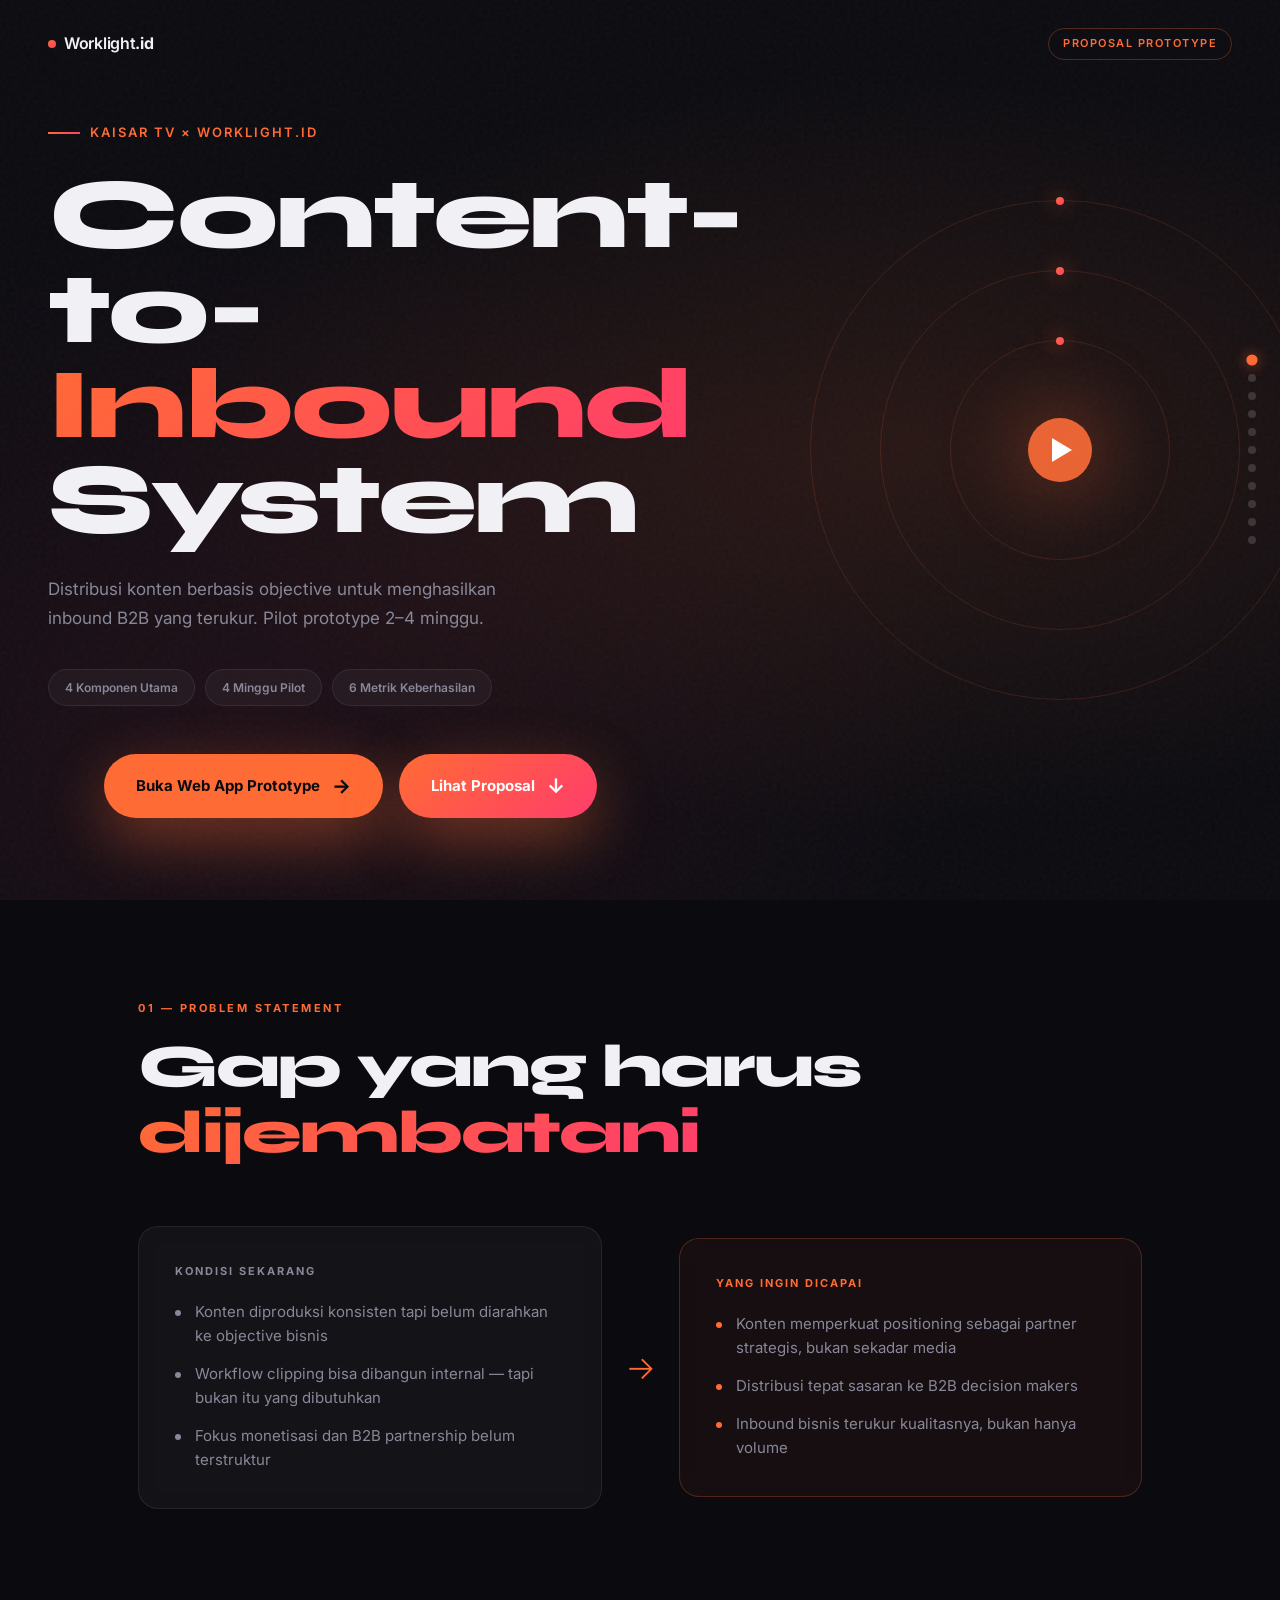
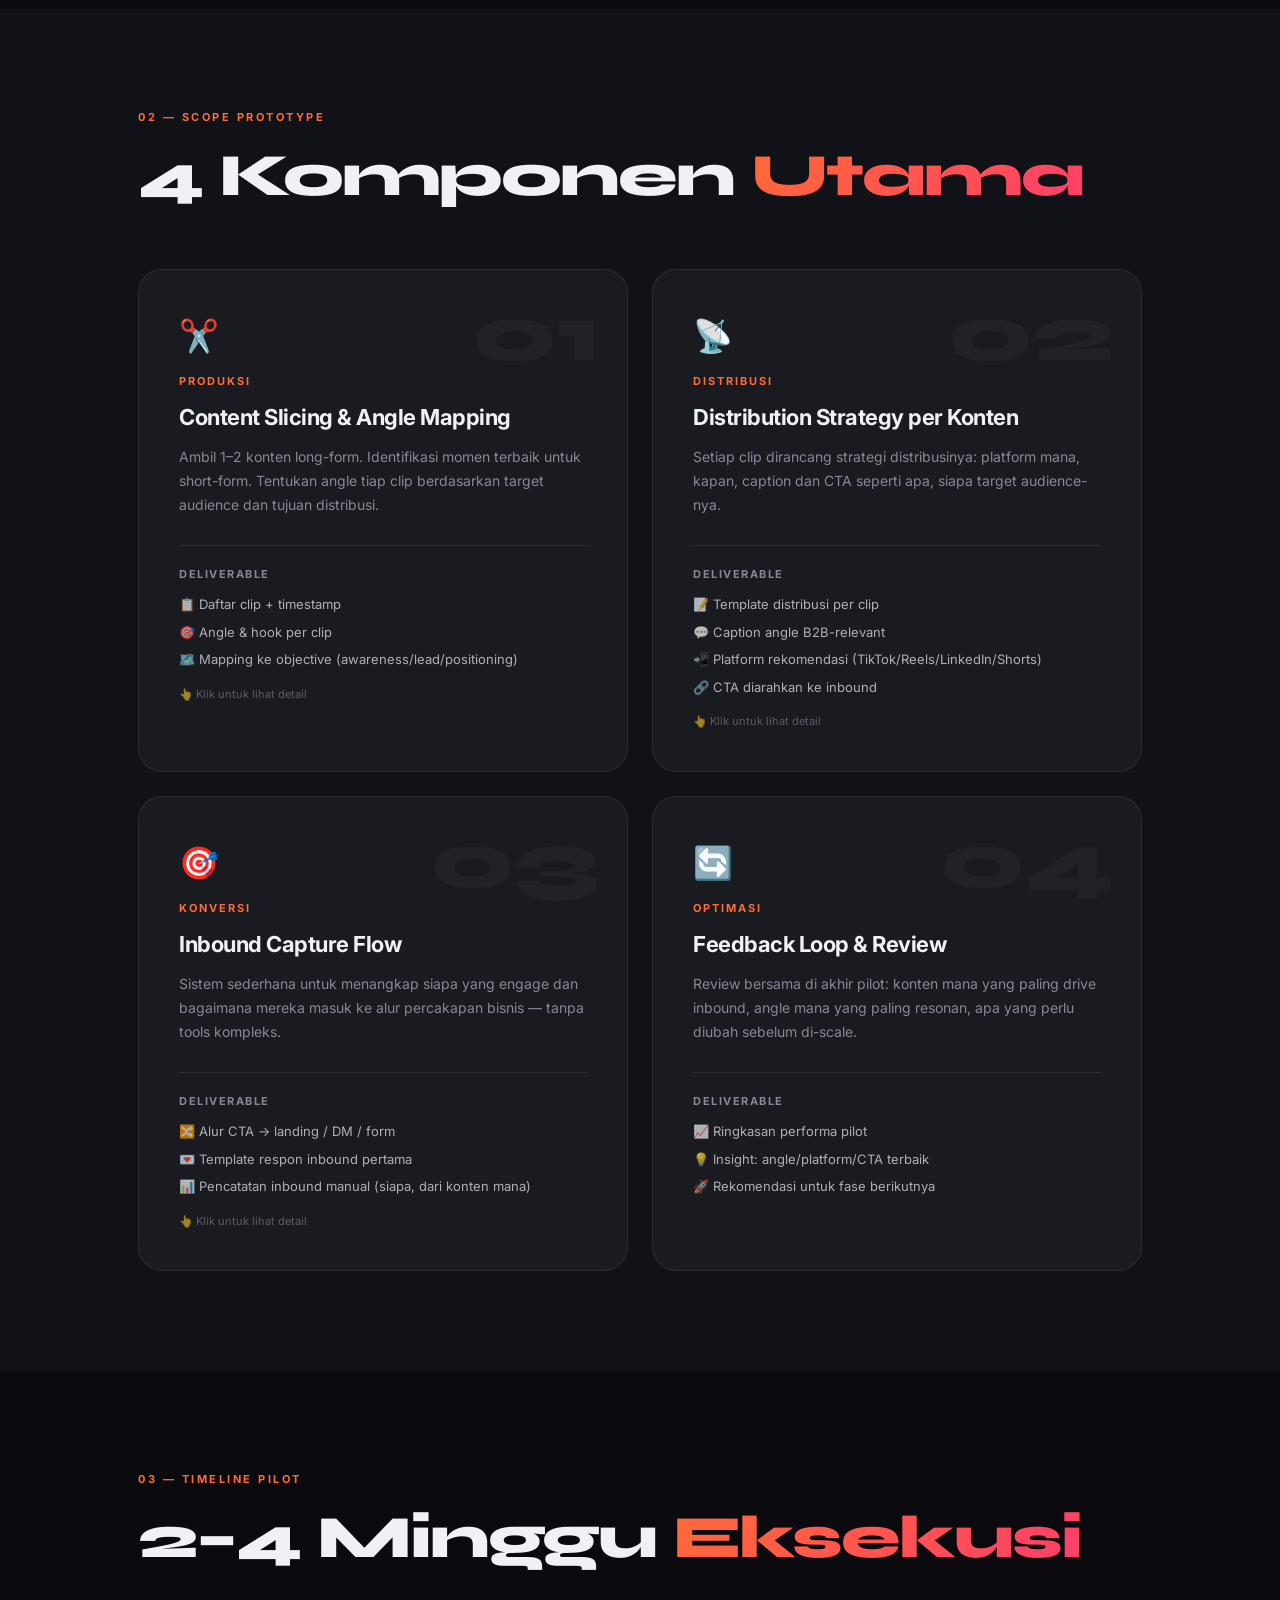
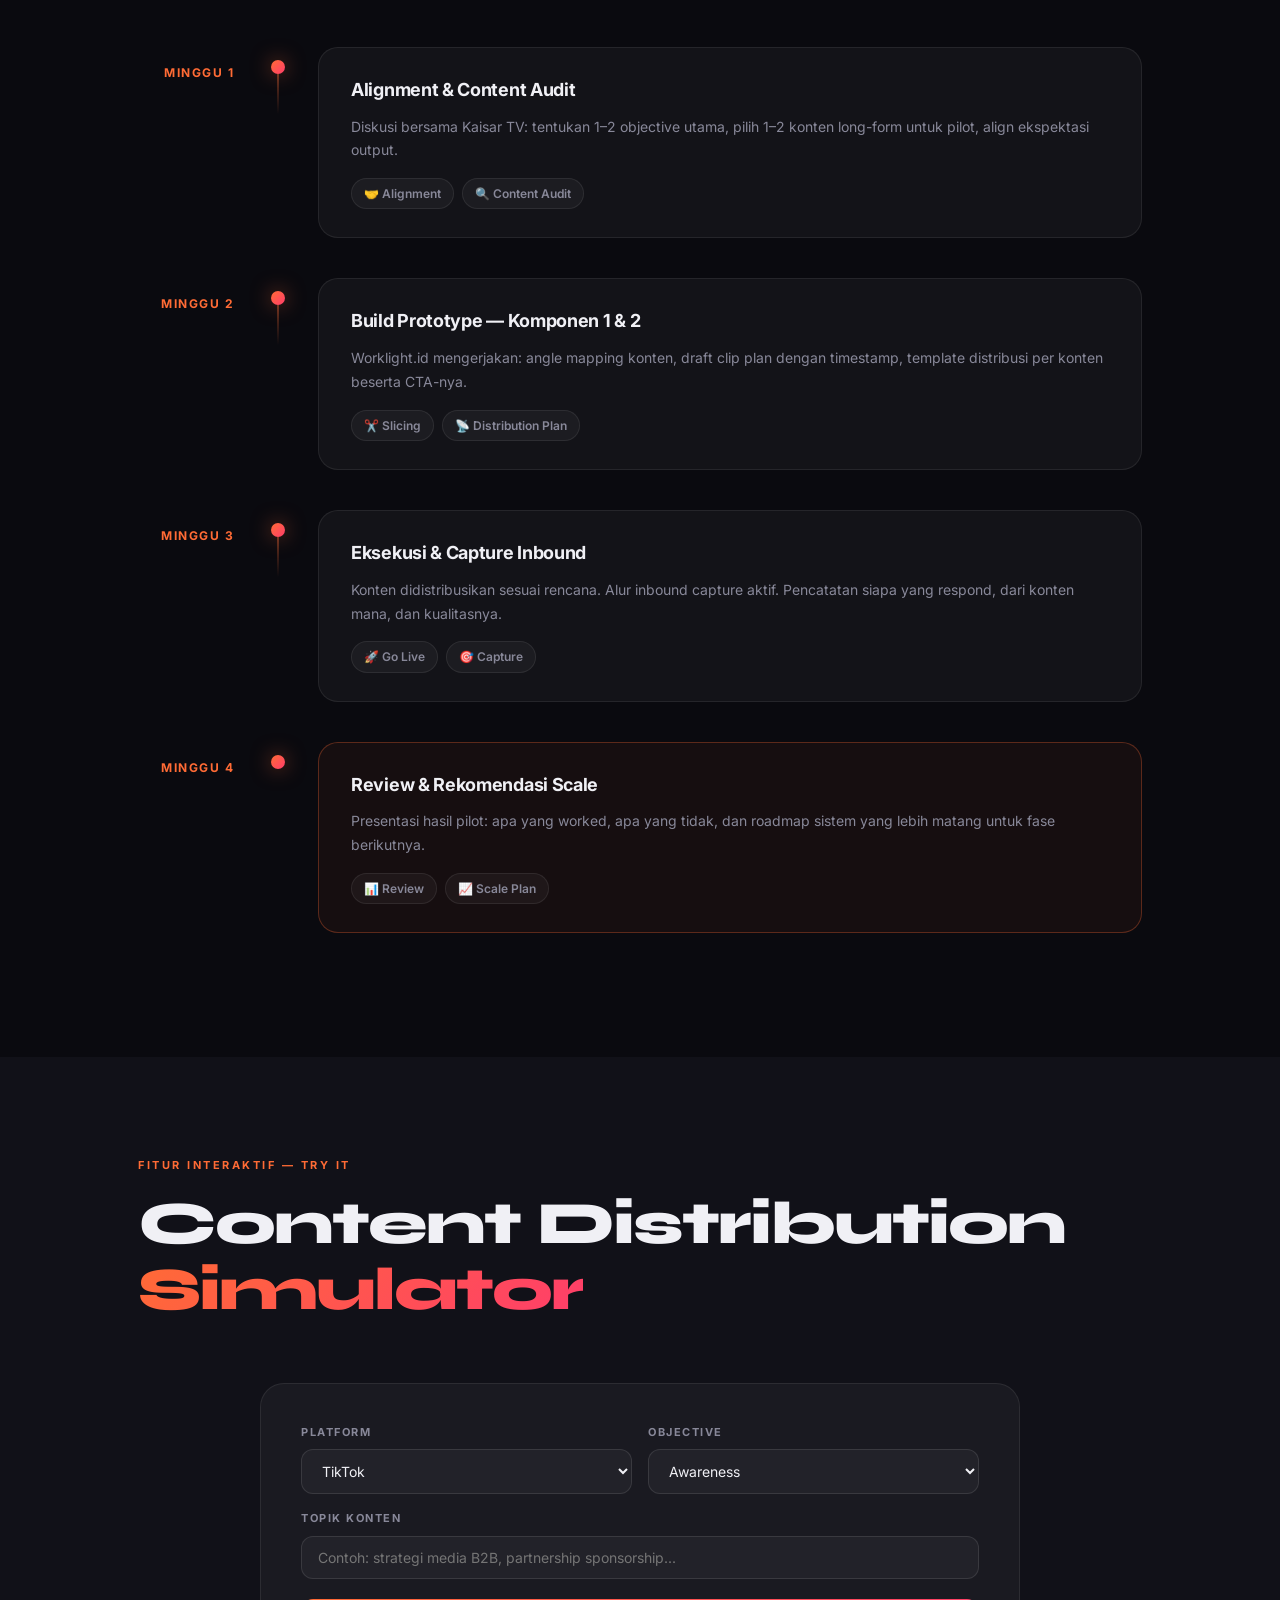
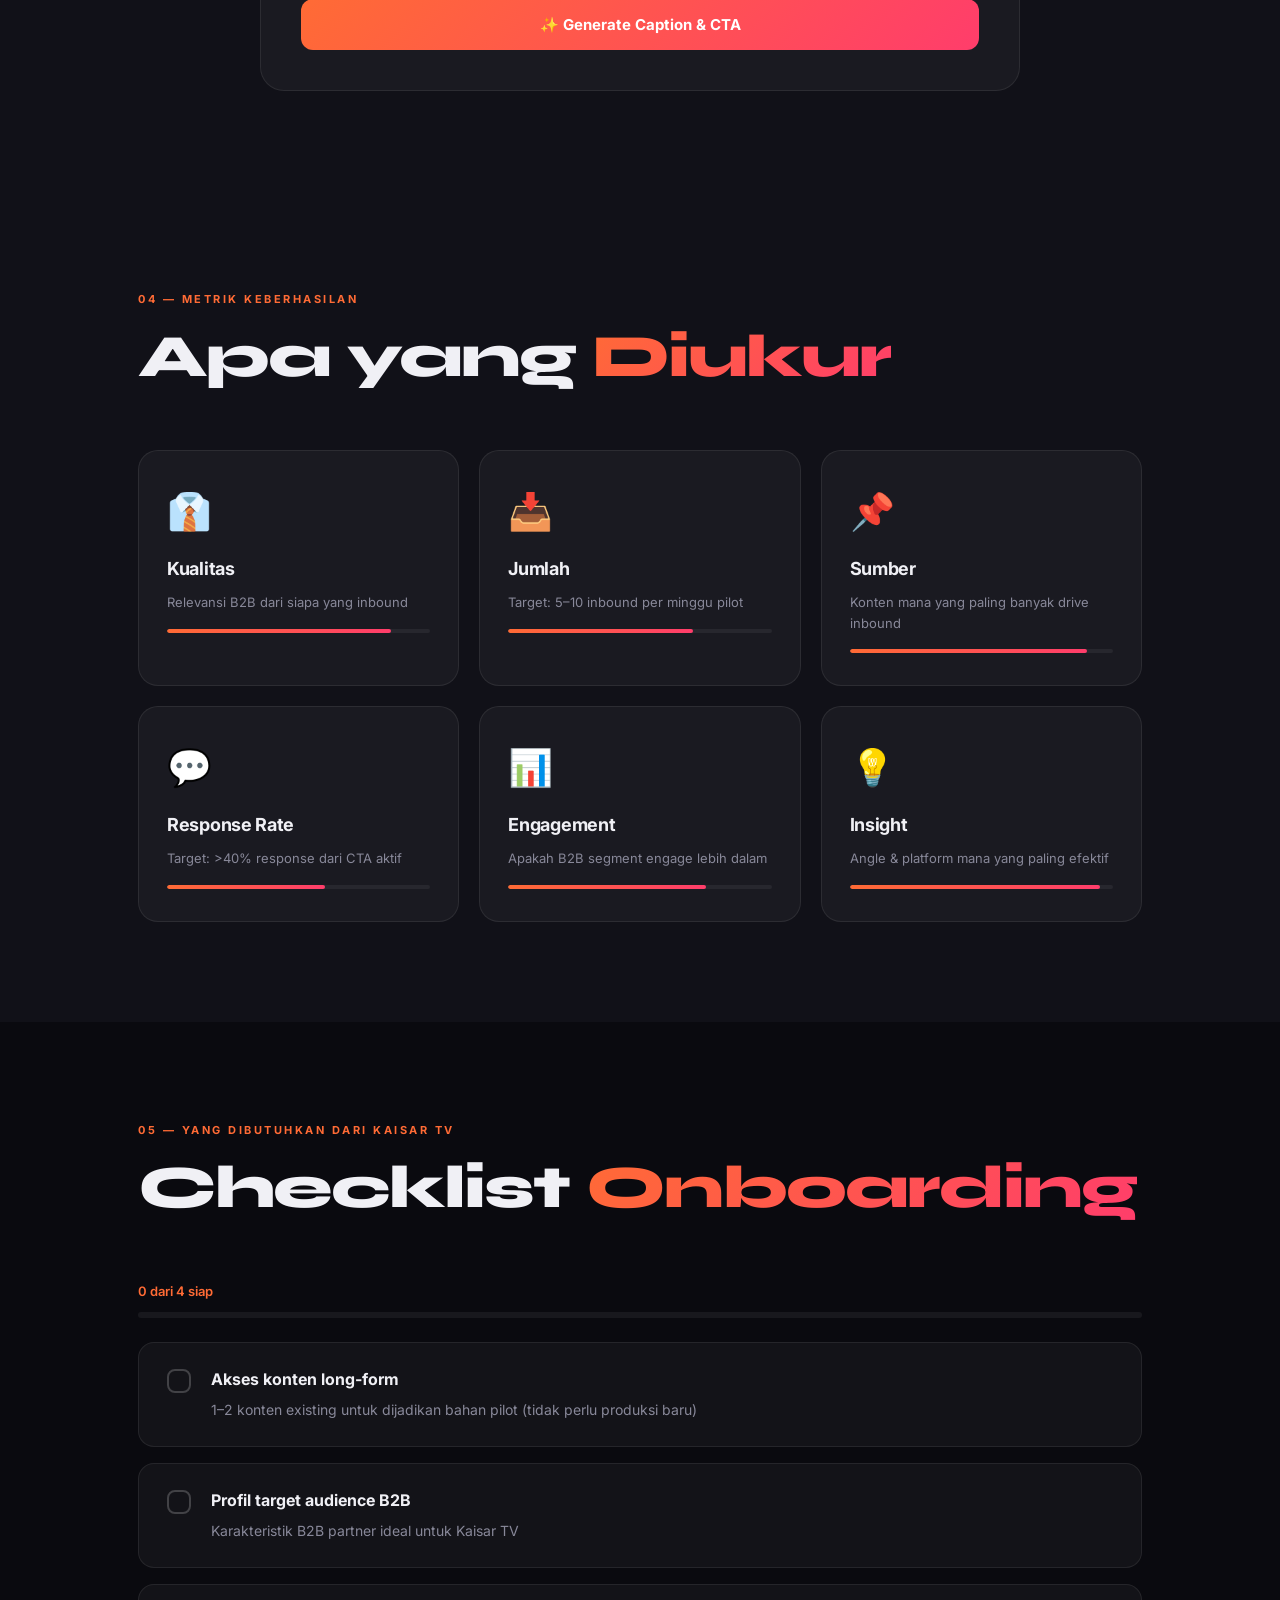
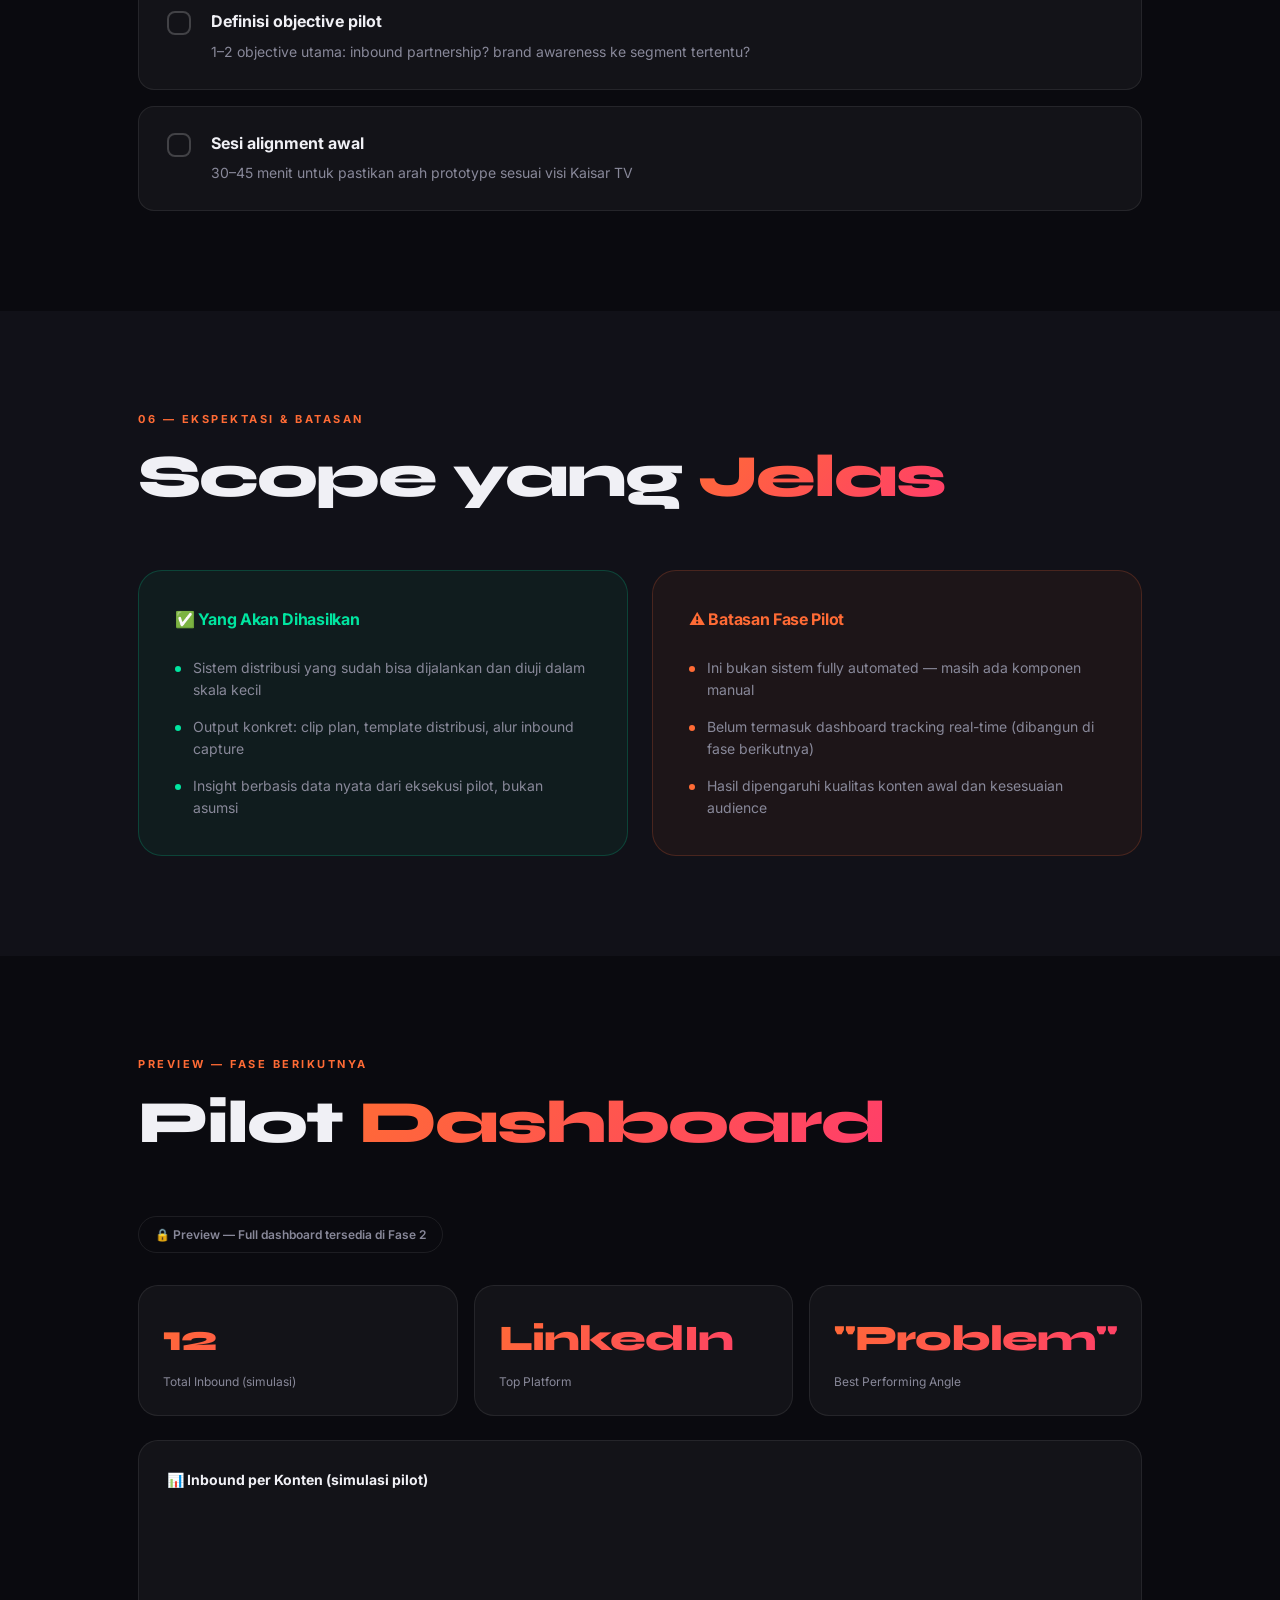
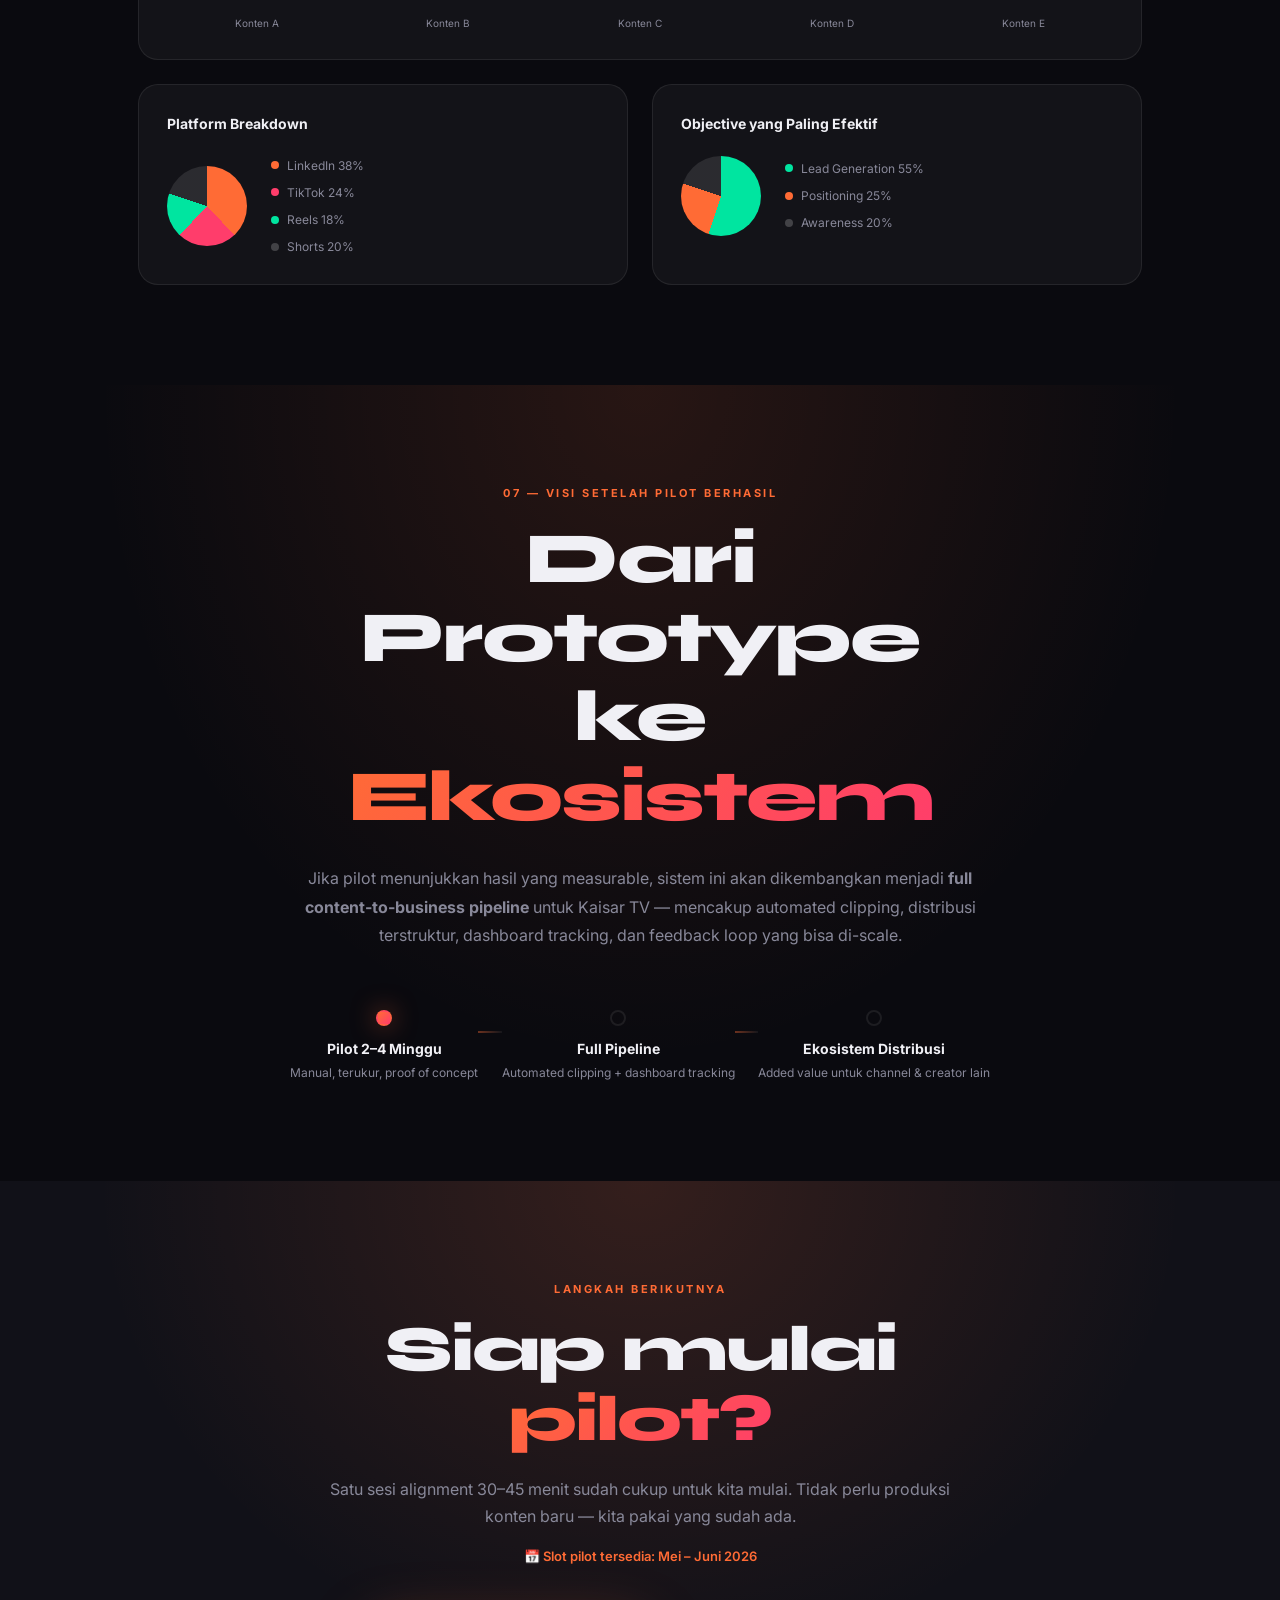
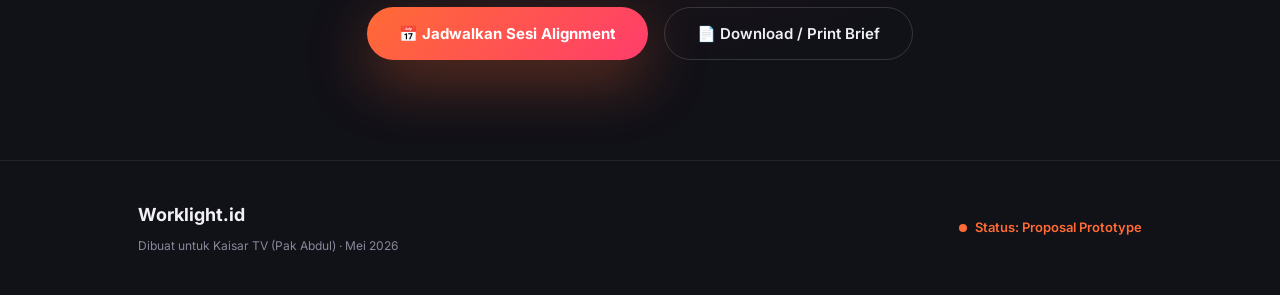
==== commit 9332d025: "Add vercel.json for cleanUrls and add dashboard CTA" ====
--- a/index.html
+++ b/index.html
@@ -44,7 +44,10 @@
       <span class="chip">4 Minggu Pilot</span>
       <span class="chip">6 Metrik Keberhasilan</span>
     </div>
-    <a href="#overview" class="cta-btn">Lihat Prototype Plan <span>↓</span></a>
+    <div style="display:flex;gap:16px;justify-content:center;margin-top:20px;flex-wrap:wrap">
+      <a href="dashboard.html" class="cta-btn" style="background:var(--orange);color:var(--dark);border:none">Buka Web App Prototype <span>→</span></a>
+      <a href="#overview" class="cta-btn">Lihat Proposal <span>↓</span></a>
+    </div>
   </div>
   <div class="hero-visual">
     <div class="orbit-ring r1"><div class="orbit-dot"></div></div>
